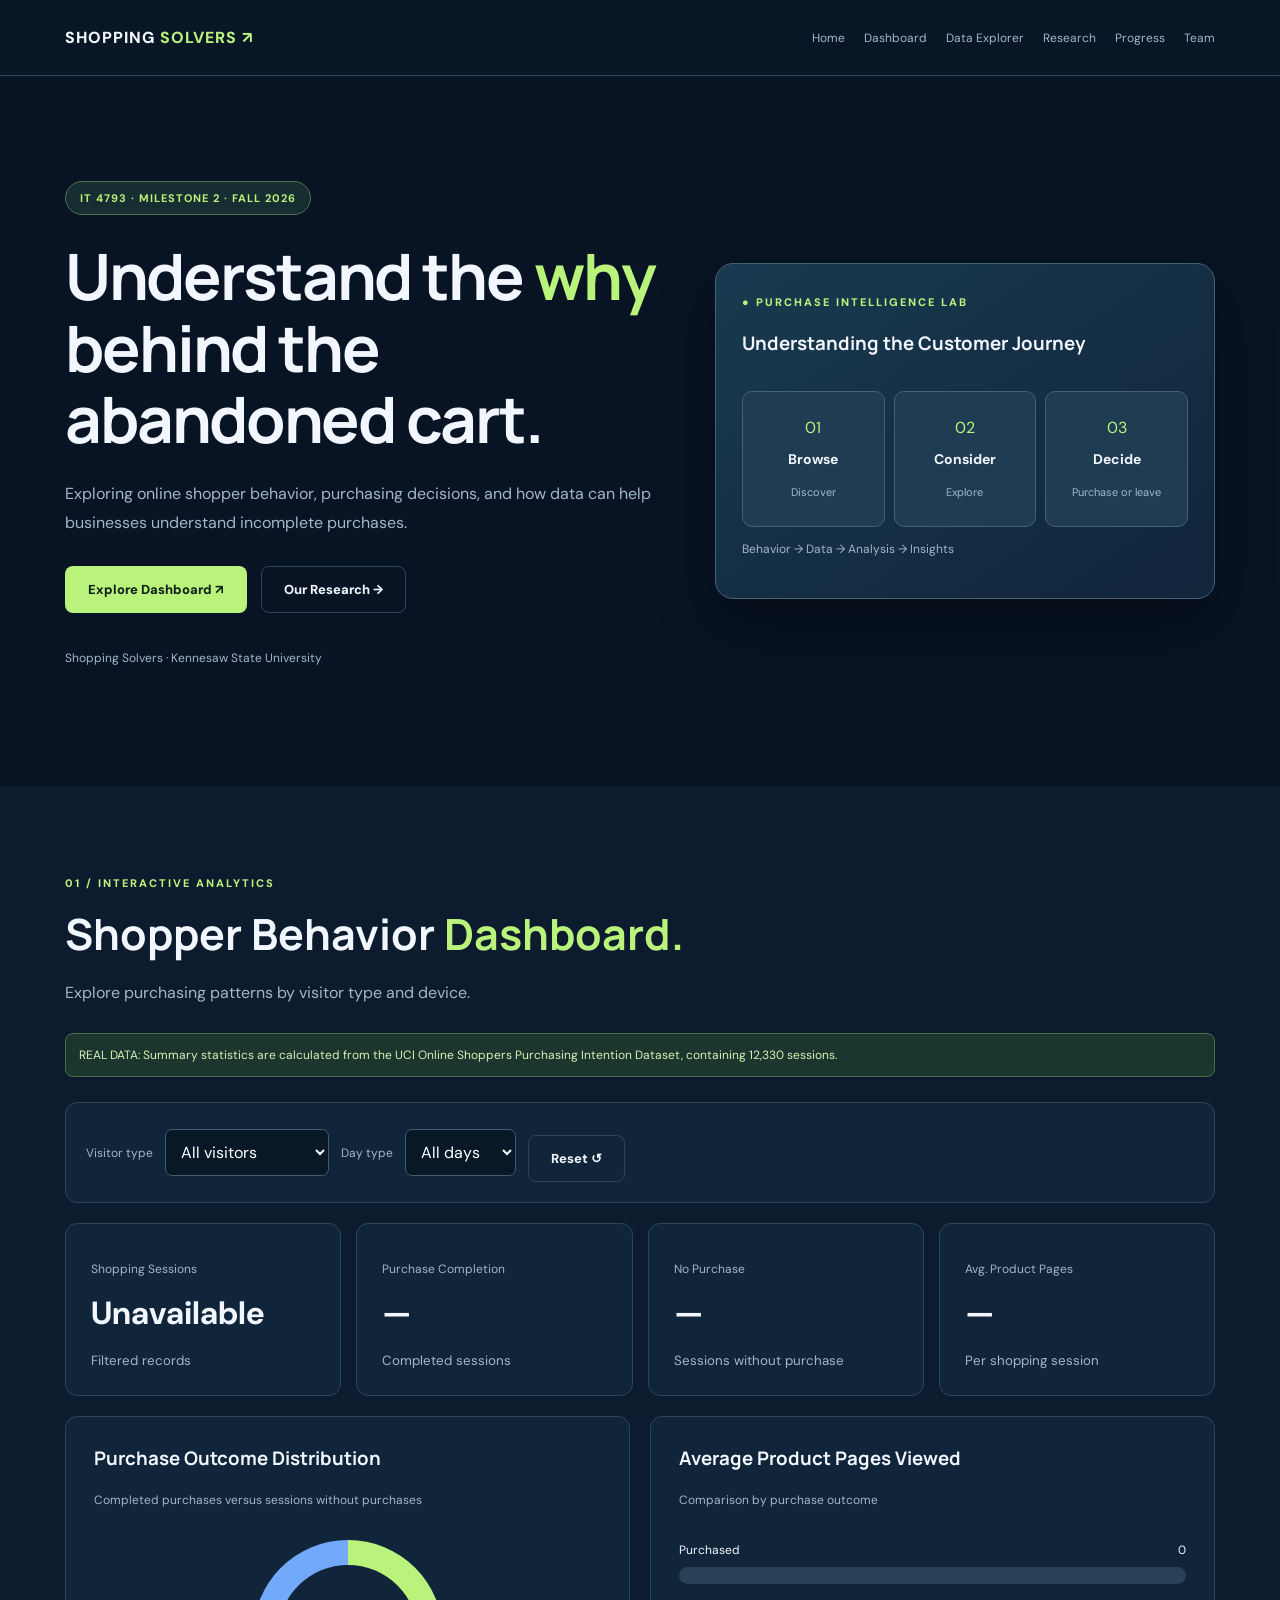
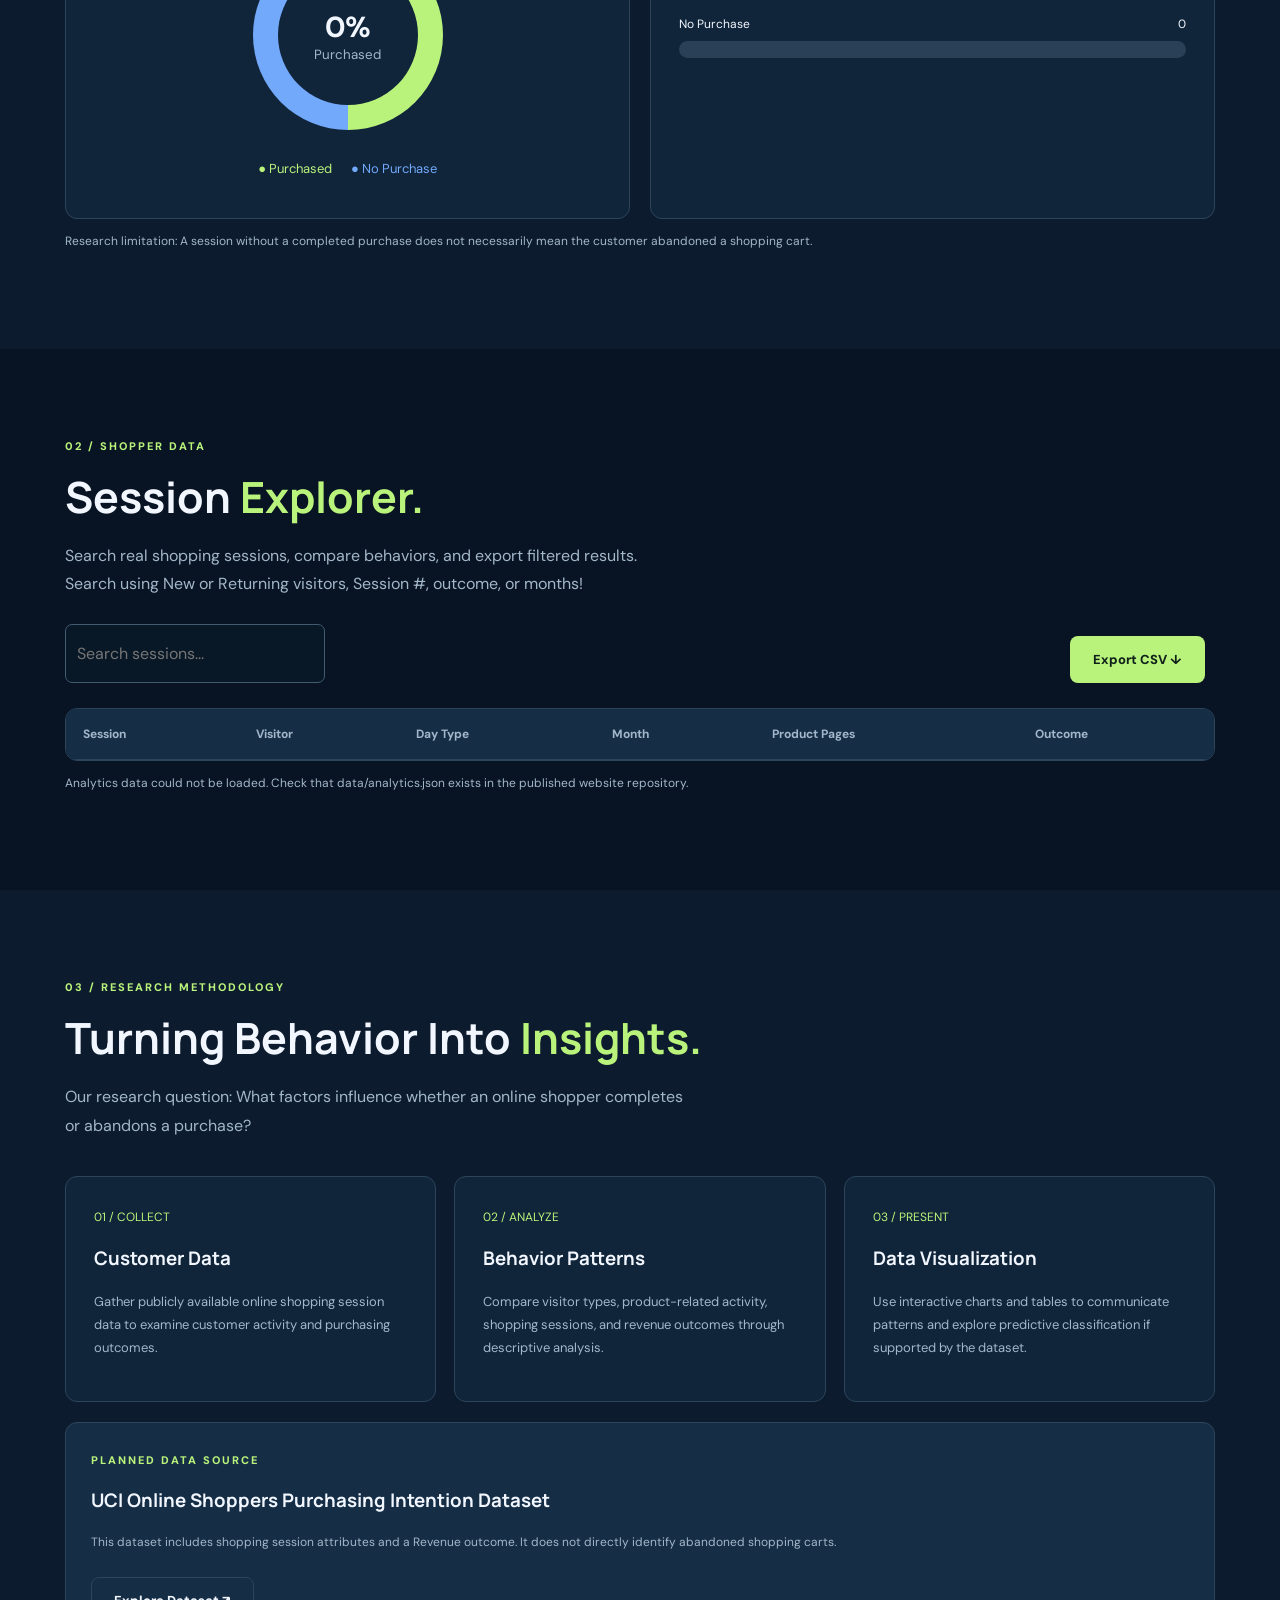
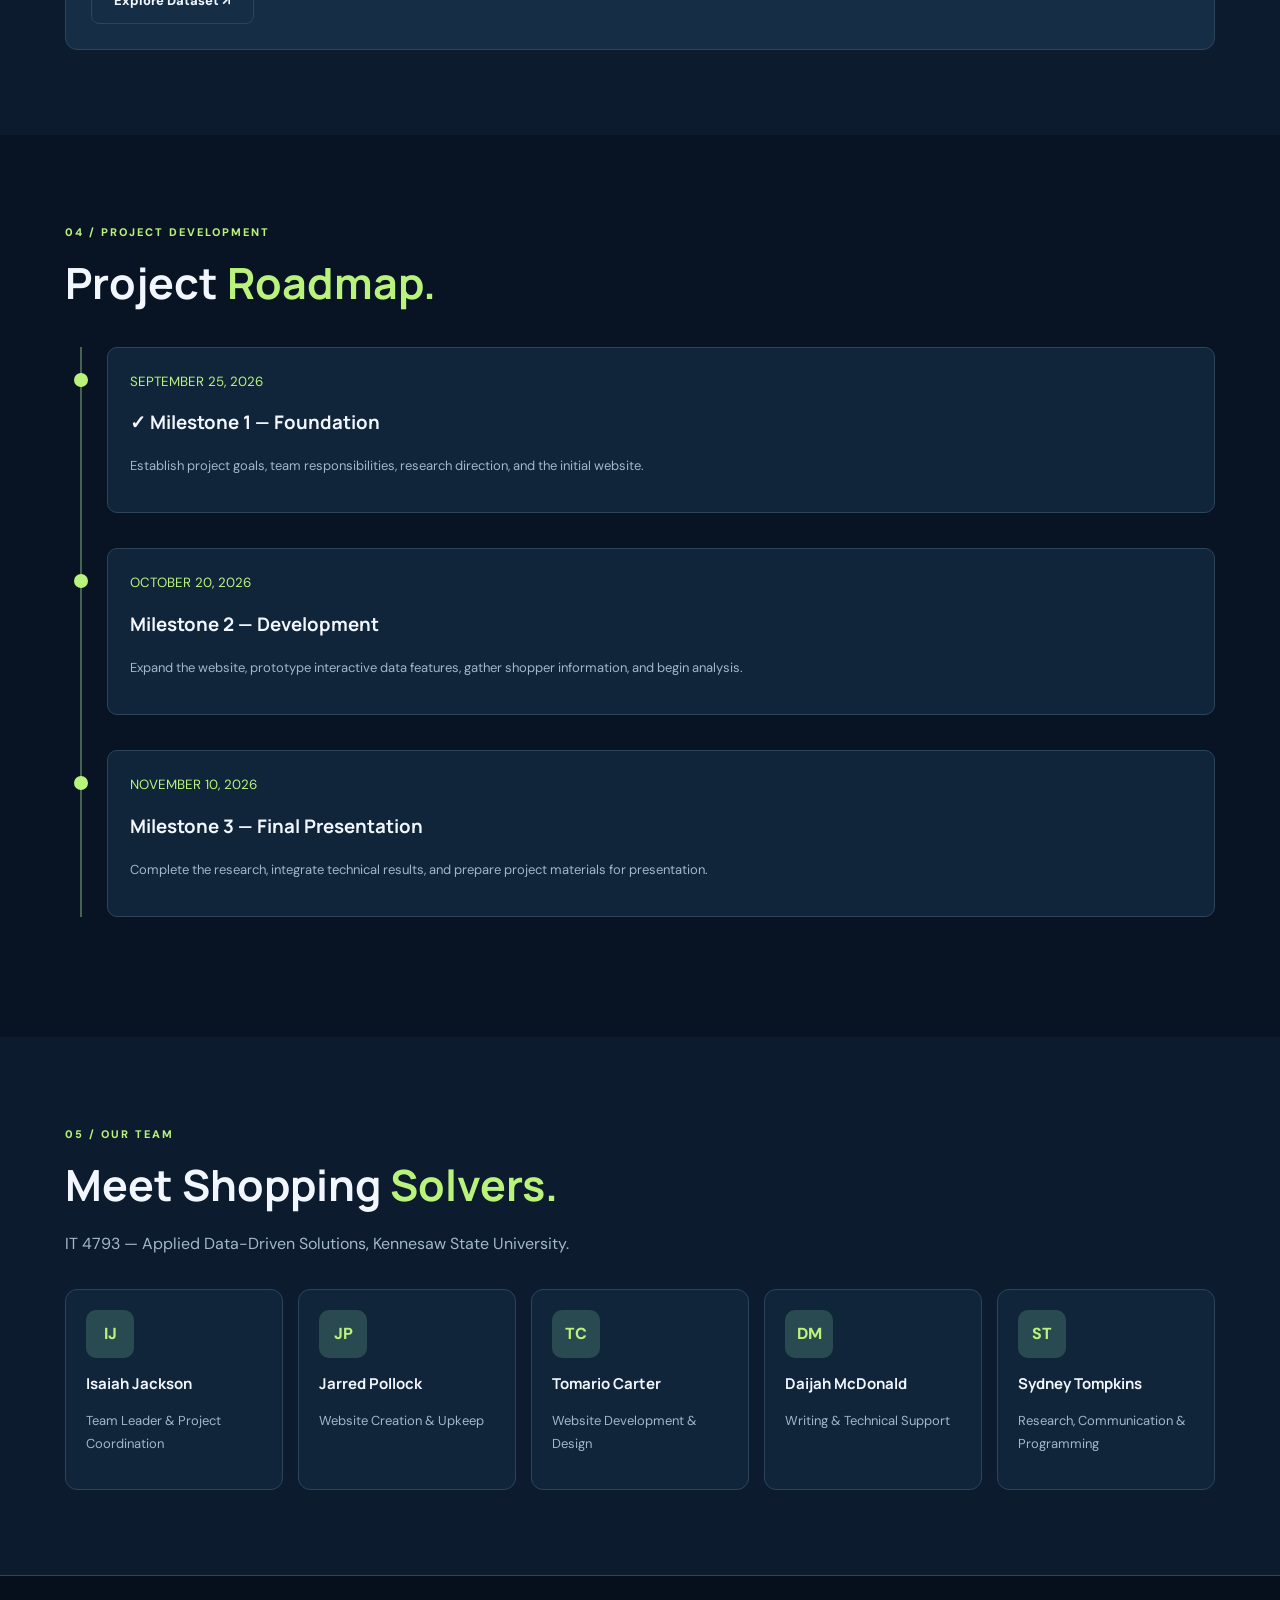
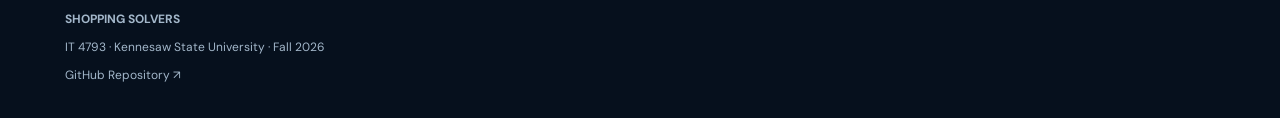
==== index.html @ 4e2fb166 "Add files via upload" ====
<!DOCTYPE html>
<html lang="en">
<head>
  <meta charset="UTF-8">
  <meta name="viewport" content="width=device-width, initial-scale=1.0">
  <meta name="description" content="Shopping Solvers research project exploring online purchasing behavior and incomplete purchases.">
  <title>Shopping Solvers | Purchase Intelligence</title>
  <link rel="stylesheet" href="style.css">
  <script src="script.js" defer></script>
</head>
<body>
  <header class="site-header">
    <div class="container nav">
      <a class="logo" href="#home">SHOPPING <span>SOLVERS ↗</span></a>
      <nav aria-label="Main navigation">
        <a href="#home">Home</a>
        <a href="#dashboard">Dashboard</a>
        <a href="#explorer">Data Explorer</a>
        <a href="#research">Research</a>
        <a href="#progress">Progress</a>
        <a href="#team">Team</a>
      </nav>
    </div>
  </header>

  <main>
    <section class="hero container" id="home">
      <div>
        <span class="tag">IT 4793 · MILESTONE 2 · FALL 2026</span>
        <h1>Understand the <span class="green">why</span> behind the abandoned cart.</h1>
        <p>
          Exploring online shopper behavior, purchasing decisions,
          and how data can help businesses understand incomplete purchases.
        </p>
        <div class="hero-actions">
          <a class="btn" href="#dashboard">Explore Dashboard ↗</a>
          <a class="btn outline" href="#research">Our Research →</a>
        </div>
        <p class="hero-credit">Shopping Solvers · Kennesaw State University</p>
      </div>

      <div class="visual">
        <span class="kicker">● PURCHASE INTELLIGENCE LAB</span>
        <h3>Understanding the Customer Journey</h3>
        <div class="journey">
          <div><span>01</span><strong>Browse</strong><small>Discover</small></div>
          <div><span>02</span><strong>Consider</strong><small>Explore</small></div>
          <div><span>03</span><strong>Decide</strong><small>Purchase or leave</small></div>
        </div>
        <p class="note">Behavior → Data → Analysis → Insights</p>
      </div>
    </section>

    <section class="section alt" id="dashboard">
      <div class="container">
        <span class="kicker">01 / INTERACTIVE ANALYTICS</span>
        <h2>Shopper Behavior <span class="green">Dashboard.</span></h2>
        <p class="subtitle">Explore purchasing patterns by visitor type and device.</p>

        <div class="notice">
           REAL DATA: Summary statistics are calculated from the UCI Online
  Shoppers Purchasing Intention Dataset, containing 12,330 sessions.
        </div>

        <div class="filters">
          <label for="visitor">Visitor type</label>
          <select id="visitor">
            <option value="all">All visitors</option>
            <option value="Returning_Visitor">Returning visitor</option>
            <option value="New_Visitor">New visitor</option>
            <option value="Other">Other</option>
          </select>

          <label for="device">Day type</label>
          <select id="device">
            <option value="all">All days</option>
            <option value="weekend">Weekend</option>
            <option value="weekday">Weekday</option>
          </select>

          <button class="btn outline" id="resetFilters">Reset ↺</button>
        </div>

        <div class="stats">
          <article class="card">
            <p>Shopping Sessions</p>
            <strong id="sessions">0</strong>
            <small>Filtered records</small>
          </article>
          <article class="card">
            <p>Purchase Completion</p>
            <strong id="completed">0%</strong>
            <small>Completed sessions</small>
          </article>
          <article class="card">
            <p>No Purchase</p>
            <strong id="notcompleted">0%</strong>
            <small>Sessions without purchase</small>
          </article>
          <article class="card">
            <p>Avg. Product Pages</p>
            <strong id="pages">0</strong>
            <small>Per shopping session</small>
          </article>
        </div>

        <div class="charts">
          <article class="chart">
            <h3>Purchase Outcome Distribution</h3>
            <p class="note">Completed purchases versus sessions without purchases</p>
            <div class="donut" id="donut">
              <div><strong id="donutText">0%</strong><small>Purchased</small></div>
            </div>
            <p class="legend">
              <span class="green">● Purchased</span>
              <span class="blue">● No Purchase</span>
            </p>
          </article>

          <article class="chart">
            <h3>Average Product Pages Viewed</h3>
            <p class="note">Comparison by purchase outcome</p>
            <div class="bar-row">
              <label>Purchased <span id="yesPages">0</span></label>
              <div class="track"><div class="fill" id="yesBar"></div></div>
            </div>
            <div class="bar-row">
              <label>No Purchase <span id="noPages">0</span></label>
              <div class="track"><div class="fill blue-fill" id="noBar"></div></div>
            </div>
          </article>
        </div>

        <p class="note">
          Research limitation: A session without a completed purchase
          does not necessarily mean the customer abandoned a shopping cart.
        </p>
      </div>
    </section>

    <section class="section" id="explorer">
      <div class="container">
        <span class="kicker">02 / SHOPPER DATA</span>
        <h2>Session <span class="green">Explorer.</span></h2>
        <p class="subtitle">
          Search real shopping sessions, compare behaviors,
          and export filtered results.
          Search using New or Returning visitors, Session #, outcome, or months!
        </p>

        <div class="toolbar">
          <input id="search" type="search" placeholder="Search sessions..." aria-label="Search sessions">
          <button class="btn" id="exportCSV">Export CSV ↓</button>
        </div>

        <div class="tablebox">
          <table>
            <thead>
              <tr>
                <th>Session</th>
                <th>Visitor</th>
                <th>Day Type</th>
                <th>Month</th>
                <th>Product Pages</th>
                <th>Outcome</th>
              </tr>
            </thead>
            <tbody id="rows"></tbody>
          </table>
        </div>
        <p id="rowCount" class="note" aria-live="polite"></p>
        <p class="note">
        </p>
      </div>
    </section>

    <section class="section alt" id="research">
      <div class="container">
        <span class="kicker">03 / RESEARCH METHODOLOGY</span>
        <h2>Turning Behavior Into <span class="green">Insights.</span></h2>
        <p class="subtitle">
          Our research question: What factors influence whether an
          online shopper completes or abandons a purchase?
        </p>

        <div class="grid3">
          <article class="research-card">
            <span>01 / COLLECT</span>
            <h3>Customer Data</h3>
            <p>Gather publicly available online shopping session data to examine customer activity and purchasing outcomes.</p>
          </article>
          <article class="research-card">
            <span>02 / ANALYZE</span>
            <h3>Behavior Patterns</h3>
            <p>Compare visitor types, product-related activity, shopping sessions, and revenue outcomes through descriptive analysis.</p>
          </article>
          <article class="research-card">
            <span>03 / PRESENT</span>
            <h3>Data Visualization</h3>
            <p>Use interactive charts and tables to communicate patterns and explore predictive classification if supported by the dataset.</p>
          </article>
        </div>

        <div class="source">
          <span class="kicker">PLANNED DATA SOURCE</span>
          <h3>UCI Online Shoppers Purchasing Intention Dataset</h3>
          <p class="note">
            This dataset includes shopping session attributes and a Revenue outcome.
            It does not directly identify abandoned shopping carts.
          </p>
          <a class="btn outline" target="_blank" rel="noopener noreferrer"
             href="https://archive.ics.uci.edu/dataset/468/online+shoppers+purchasing+intention+dataset">
            Explore Dataset ↗
          </a>
        </div>
      </div>
    </section>

    <section class="section" id="progress">
      <div class="container">
        <span class="kicker">04 / PROJECT DEVELOPMENT</span>
        <h2>Project <span class="green">Roadmap.</span></h2>
        <div class="timeline">
          <article>
            <small>SEPTEMBER 25, 2026</small>
            <h3>✓ Milestone 1 — Foundation</h3>
            <p>Establish project goals, team responsibilities, research direction, and the initial website.</p>
          </article>
          <article>
            <small>OCTOBER 20, 2026</small>
            <h3>Milestone 2 — Development</h3>
            <p>Expand the website, prototype interactive data features, gather shopper information, and begin analysis.</p>
          </article>
          <article>
            <small>NOVEMBER 10, 2026</small>
            <h3>Milestone 3 — Final Presentation</h3>
            <p>Complete the research, integrate technical results, and prepare project materials for presentation.</p>
          </article>
        </div>
      </div>
    </section>

    <section class="section alt" id="team">
      <div class="container">
        <span class="kicker">05 / OUR TEAM</span>
        <h2>Meet Shopping <span class="green">Solvers.</span></h2>
        <p class="subtitle">IT 4793 — Applied Data-Driven Solutions, Kennesaw State University.</p>
        <div class="team">
          <article class="member"><div class="avatar">IJ</div><h3>Isaiah Jackson</h3><p>Team Leader & Project Coordination</p></article>
          <article class="member"><div class="avatar">JP</div><h3>Jarred Pollock</h3><p>Website Creation & Upkeep</p></article>
          <article class="member"><div class="avatar">TC</div><h3>Tomario Carter</h3><p>Website Development & Design</p></article>
          <article class="member"><div class="avatar">DM</div><h3>Daijah McDonald</h3><p>Writing & Technical Support</p></article>
          <article class="member"><div class="avatar">ST</div><h3>Sydney Tompkins</h3><p>Research, Communication & Programming</p></article>
        </div>
      </div>
    </section>
  </main>

  <footer>
    <div class="container">
      <strong>SHOPPING SOLVERS</strong>
      <p>IT 4793 · Kennesaw State University · Fall 2026</p>
      <a href="https://github.com/OnlyMario/online_purchase_abandonment"
         target="_blank" rel="noopener noreferrer">GitHub Repository ↗</a>
    </div>
  </footer>
</body>
</html>
---- style.css ----
@import url('https://fonts.googleapis.com/css2?family=DM+Sans:wght@400;500;600;700&family=Manrope:wght@400;600;700;800&display=swap');

:root {
  --bg: #081423;
  --panel: #10243a;
  --panel2: #152d45;
  --line: #2c455b;
  --white: #f2f7ff;
  --muted: #a3b7ca;
  --green: #baf37b;
  --blue: #72a9fa;
}

* { box-sizing: border-box; }

html { scroll-behavior: smooth; }

body {
  margin: 0;
  background: var(--bg);
  color: var(--white);
  font-family: 'DM Sans', sans-serif;
}

h1, h2, h3 { font-family: Manrope, sans-serif; }
a { color: inherit; text-decoration: none; }
button, input, select { font: inherit; }
button { cursor: pointer; }
.container { width: min(1150px, 92%); margin: auto; }
.green { color: var(--green); }
.blue { color: var(--blue); }

.site-header {
  position: sticky;
  top: 0;
  z-index: 10;
  background: #091727ee;
  backdrop-filter: blur(12px);
  border-bottom: 1px solid var(--line);
}

.nav {
  min-height: 75px;
  display: flex;
  align-items: center;
  justify-content: space-between;
  gap: 20px;
}

.logo {
  font-weight: 800;
  letter-spacing: 1px;
}

.logo span { color: var(--green); }

nav { display: flex; gap: 19px; flex-wrap: wrap; }
nav a { font-size: 12px; color: var(--muted); }
nav a:hover { color: var(--green); }

.hero {
  padding: 105px 0;
  display: grid;
  grid-template-columns: 1.2fr 1fr;
  gap: 50px;
  align-items: center;
}

.tag {
  display: inline-block;
  color: var(--green);
  border: 1px solid #52704c;
  background: #162d32;
  border-radius: 30px;
  padding: 9px 14px;
  font-size: 11px;
  font-weight: 700;
  letter-spacing: 1px;
}

h1 {
  font-size: clamp(40px, 5vw, 68px);
  line-height: 1.12;
  letter-spacing: -2px;
  margin: 25px 0;
}

.hero p, .subtitle {
  color: var(--muted);
  line-height: 1.8;
  max-width: 620px;
}

.hero-credit { font-size: 12px; margin-top: 35px; }

.btn {
  display: inline-block;
  background: var(--green);
  color: #10211b;
  padding: 14px 22px;
  border: 1px solid transparent;
  border-radius: 8px;
  font-weight: 800;
  font-size: 13px;
  margin: 12px 10px 0 0;
  transition: transform .2s, filter .2s;
}

.btn:hover {
  filter: brightness(1.12);
  transform: translateY(-2px);
}

.btn.outline {
  background: transparent;
  color: var(--white);
  border-color: var(--line);
}

.visual {
  padding: 26px;
  border-radius: 18px;
  background: linear-gradient(145deg, #193a50, #10243a);
  border: 1px solid #456174;
  box-shadow: 0 25px 60px #0005;
}

.journey {
  display: grid;
  grid-template-columns: repeat(3, 1fr);
  gap: 9px;
  margin-top: 35px;
}

.journey div {
  padding: 25px 10px;
  background: #203c53;
  border: 1px solid #466077;
  border-radius: 10px;
  text-align: center;
}

.journey strong { display: block; margin: 12px 0; font-size: 14px; }
.journey span { color: var(--green); }
.journey small { color: var(--muted); font-size: 11px; }

.section {
  padding: 85px 0;
  scroll-margin-top: 80px;
}

.alt { background: #0c1b2d; }

.kicker {
  color: var(--green);
  font-size: 11px;
  letter-spacing: 2px;
  font-weight: 800;
}

h2 {
  font-size: clamp(28px, 4vw, 43px);
  margin: 12px 0;
}

.notice {
  color: #d5f3b5;
  background: #1b352f;
  border: 1px solid #496e4d;
  padding: 13px;
  border-radius: 8px;
  font-size: 12px;
  margin: 25px 0;
}

.filters {
  display: flex;
  gap: 12px;
  flex-wrap: wrap;
  align-items: center;
  padding: 20px;
  background: var(--panel);
  border: 1px solid var(--line);
  border-radius: 12px;
  margin: 20px 0;
}

.filters label { font-size: 12px; color: var(--muted); }

select, input {
  padding: 11px;
  background: #091827;
  color: white;
  border: 1px solid #405b72;
  border-radius: 7px;
}

.stats {
  display: grid;
  grid-template-columns: repeat(4, 1fr);
  gap: 15px;
  margin: 20px 0;
}

.card, .chart, .research-card, .member {
  background: var(--panel);
  border: 1px solid var(--line);
  border-radius: 12px;
}

.card { padding: 25px; }
.card p { color: var(--muted); font-size: 12px; }
.card strong { display: block; font-size: 32px; margin: 15px 0; }
.card small { color: var(--muted); }

.charts {
  display: grid;
  grid-template-columns: 1fr 1fr;
  gap: 20px;
  margin-top: 20px;
}

.chart { padding: 28px; }
.chart h3 { margin-top: 0; }

.donut {
  width: 190px;
  height: 190px;
  border-radius: 50%;
  margin: 30px auto;
  display: grid;
  place-items: center;
  background: conic-gradient(var(--green) 0 50%, var(--blue) 50% 100%);
}

.donut div {
  background: var(--panel);
  width: 140px;
  height: 140px;
  border-radius: 50%;
  display: flex;
  flex-direction: column;
  align-items: center;
  justify-content: center;
}

.donut strong { font-size: 29px; }
.donut small { color: var(--muted); }
.legend { text-align: center; font-size: 13px; }
.legend span { margin: 0 8px; }

.bar-row { margin: 32px 0; }

.bar-row label {
  display: flex;
  justify-content: space-between;
  font-size: 12px;
  margin-bottom: 9px;
}

.track {
  height: 17px;
  background: #294057;
  border-radius: 20px;
  overflow: hidden;
}

.fill {
  height: 100%;
  width: 0;
  background: var(--green);
  border-radius: 20px;
  transition: width .4s ease;
}

.blue-fill { background: var(--blue); }

.note {
  font-size: 12px;
  color: var(--muted);
  line-height: 1.7;
}

.toolbar {
  display: flex;
  justify-content: space-between;
  gap: 15px;
  flex-wrap: wrap;
  margin: 25px 0;
}

.toolbar input { min-width: 260px; }

.tablebox {
  overflow-x: auto;
  border: 1px solid var(--line);
  border-radius: 12px;
}

table {
  width: 100%;
  border-collapse: collapse;
  min-width: 650px;
}

th, td {
  padding: 17px;
  text-align: left;
  border-bottom: 1px solid var(--line);
  font-size: 12px;
}

th { background: var(--panel2); color: var(--muted); }
td { color: #d8e6f1; }
.yes { color: var(--green); }
.no { color: #94c4ff; }

.grid3 {
  display: grid;
  grid-template-columns: repeat(3, 1fr);
  gap: 18px;
  margin-top: 35px;
}

.research-card { padding: 28px; }
.research-card span { color: var(--green); font-size: 12px; }

.research-card p, .member p, .timeline p {
  color: var(--muted);
  font-size: 13px;
  line-height: 1.8;
}

.source {
  background: var(--panel2);
  border: 1px solid var(--line);
  padding: 25px;
  border-radius: 12px;
  margin-top: 20px;
}

.timeline {
  border-left: 2px solid #46634f;
  margin: 35px 0 0 15px;
}

.timeline article {
  position: relative;
  margin: 0 0 35px 25px;
  background: var(--panel);
  border: 1px solid var(--line);
  padding: 22px;
  border-radius: 10px;
}

.timeline article::before {
  content: "";
  position: absolute;
  left: -34px;
  top: 25px;
  width: 14px;
  height: 14px;
  border-radius: 50%;
  background: var(--green);
}

.timeline small { color: var(--green); }

.team {
  display: grid;
  grid-template-columns: repeat(5, 1fr);
  gap: 15px;
  margin-top: 30px;
}

.member { padding: 20px; }

.avatar {
  background: #2a4a51;
  color: var(--green);
  width: 48px;
  height: 48px;
  border-radius: 10px;
  display: grid;
  place-items: center;
  font-weight: 800;
}

.member h3 { font-size: 15px; }

footer {
  padding: 35px 0;
  background: #06101d;
  border-top: 1px solid var(--line);
  color: var(--muted);
  font-size: 12px;
}

footer a:hover { color: var(--green); }

@media (max-width: 850px) {
  .hero, .charts { grid-template-columns: 1fr; }
  .stats { grid-template-columns: repeat(2, 1fr); }
  .grid3 { grid-template-columns: 1fr; }
  .team { grid-template-columns: repeat(2, 1fr); }
  .nav { flex-direction: column; padding: 20px 0; }
  nav { justify-content: center; }
}

@media (max-width: 450px) {
  .stats { gap: 9px; }
  .card { padding: 14px; }
  .card strong { font-size: 24px; }
  .journey div { padding: 15px 5px; }
  .journey strong { font-size: 11px; }
  .team { grid-template-columns: 1fr; }
  .toolbar input { min-width: 0; width: 100%; }
}

.session-filters {
  display: flex;
  flex-wrap: wrap;
  align-items: center;
  gap: 10px;
  margin: 16px 0;
}

.session-filters label {
  font-weight: 600;
}

.session-filters select {
  padding: 8px 10px;
  border: 1px solid #ccc;
  border-radius: 6px;
  background: white;
  color: #222;
}
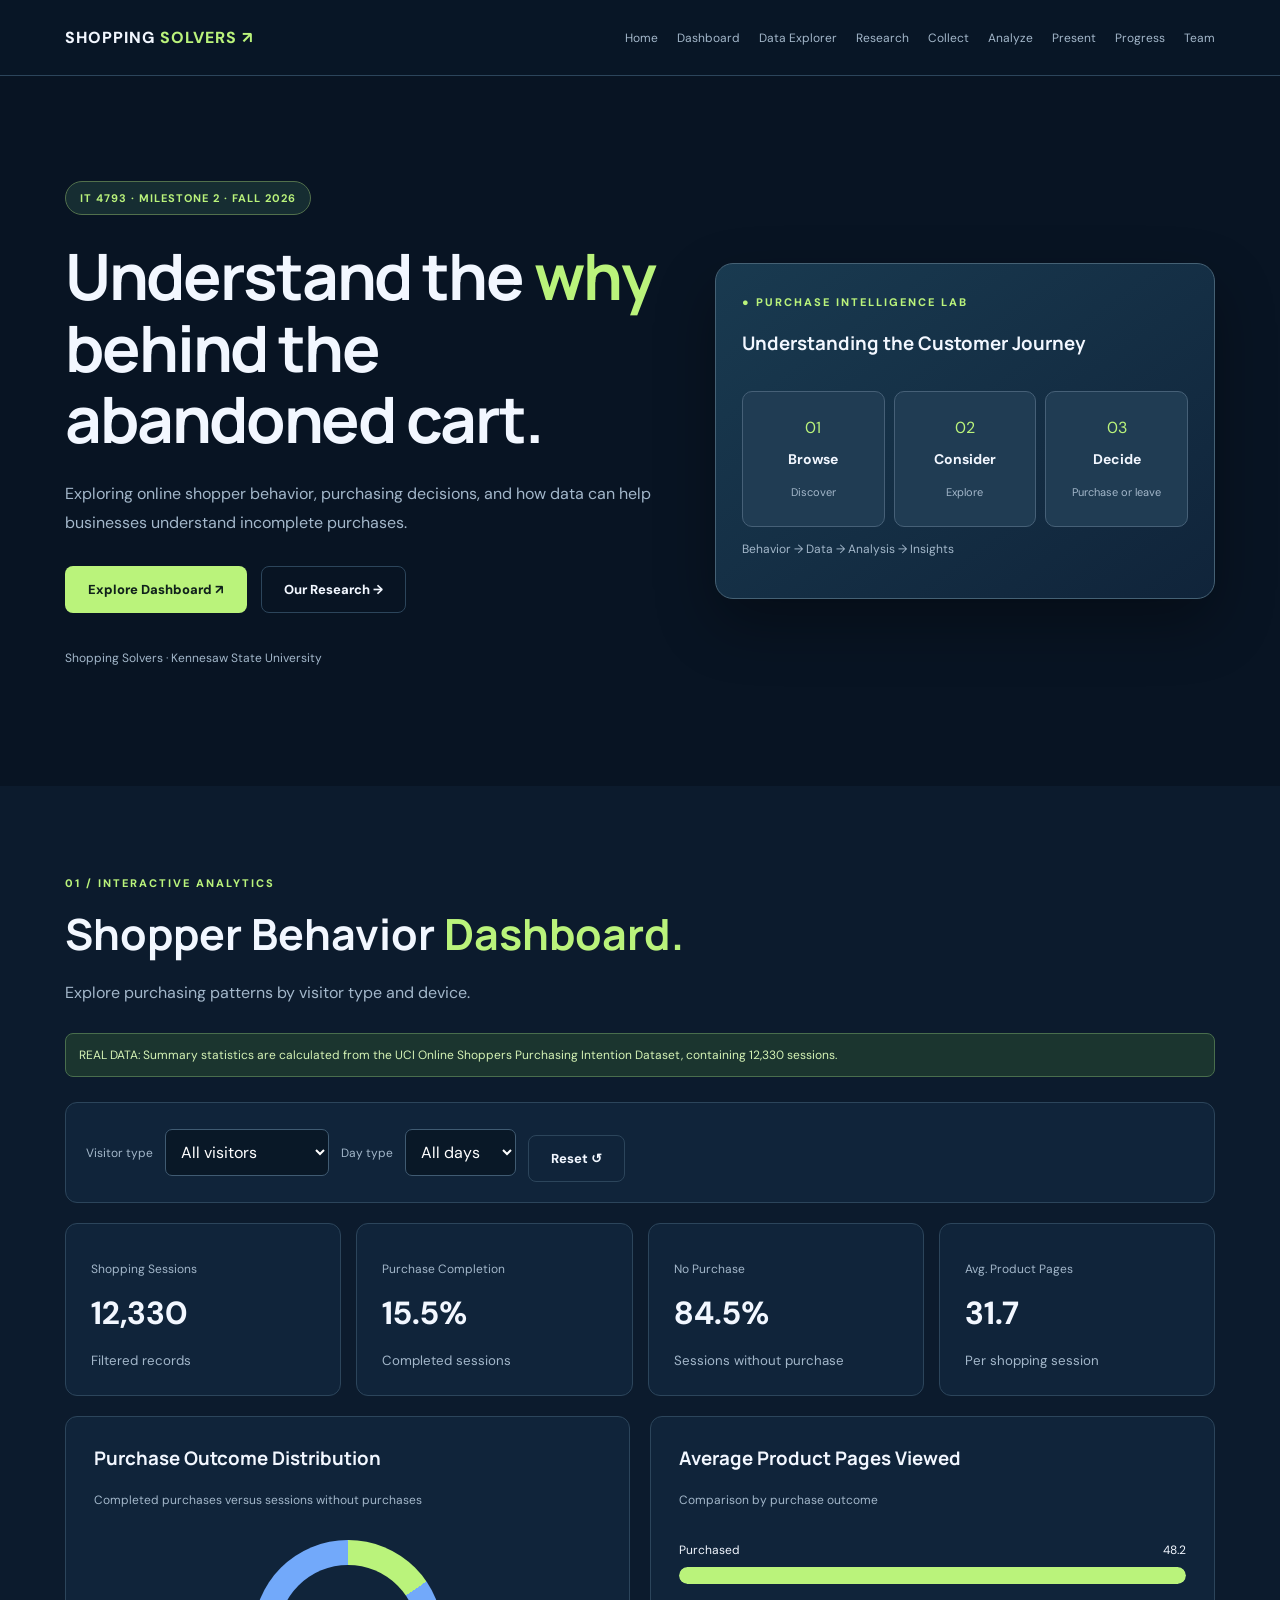
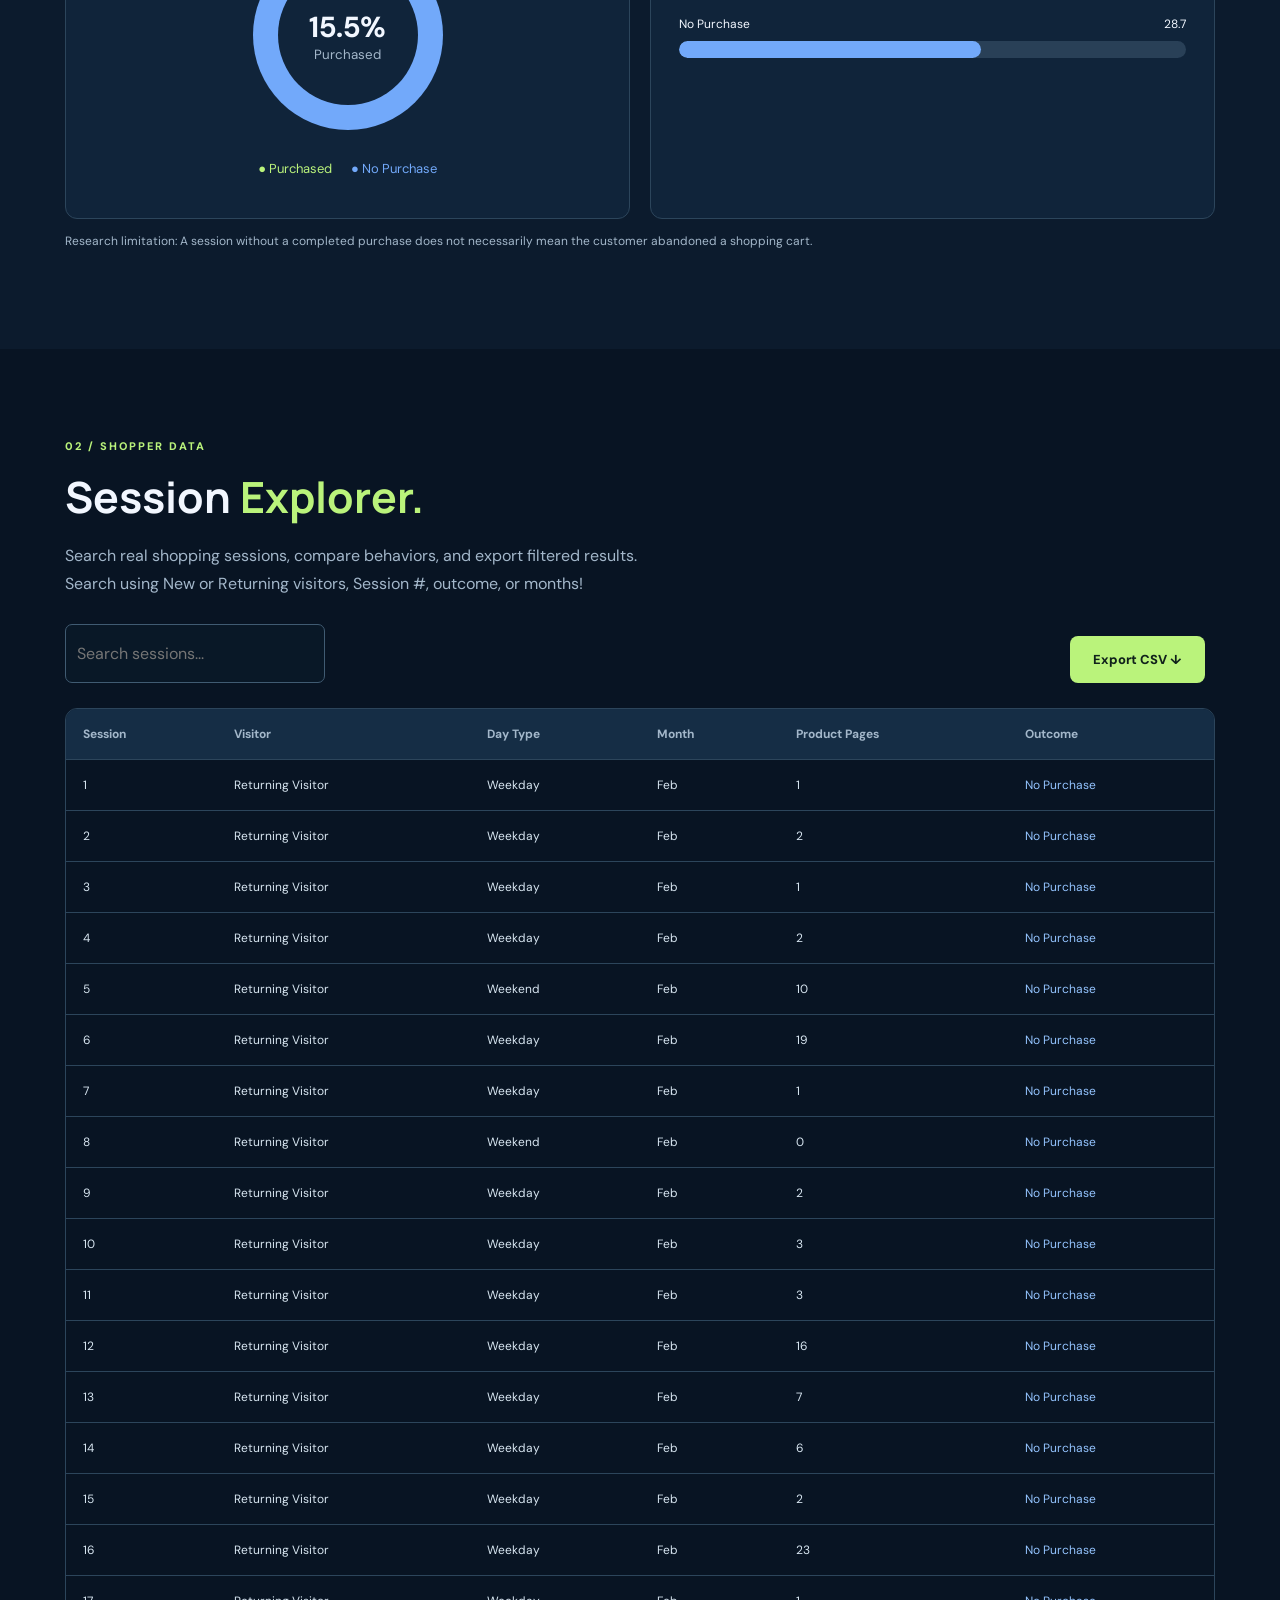
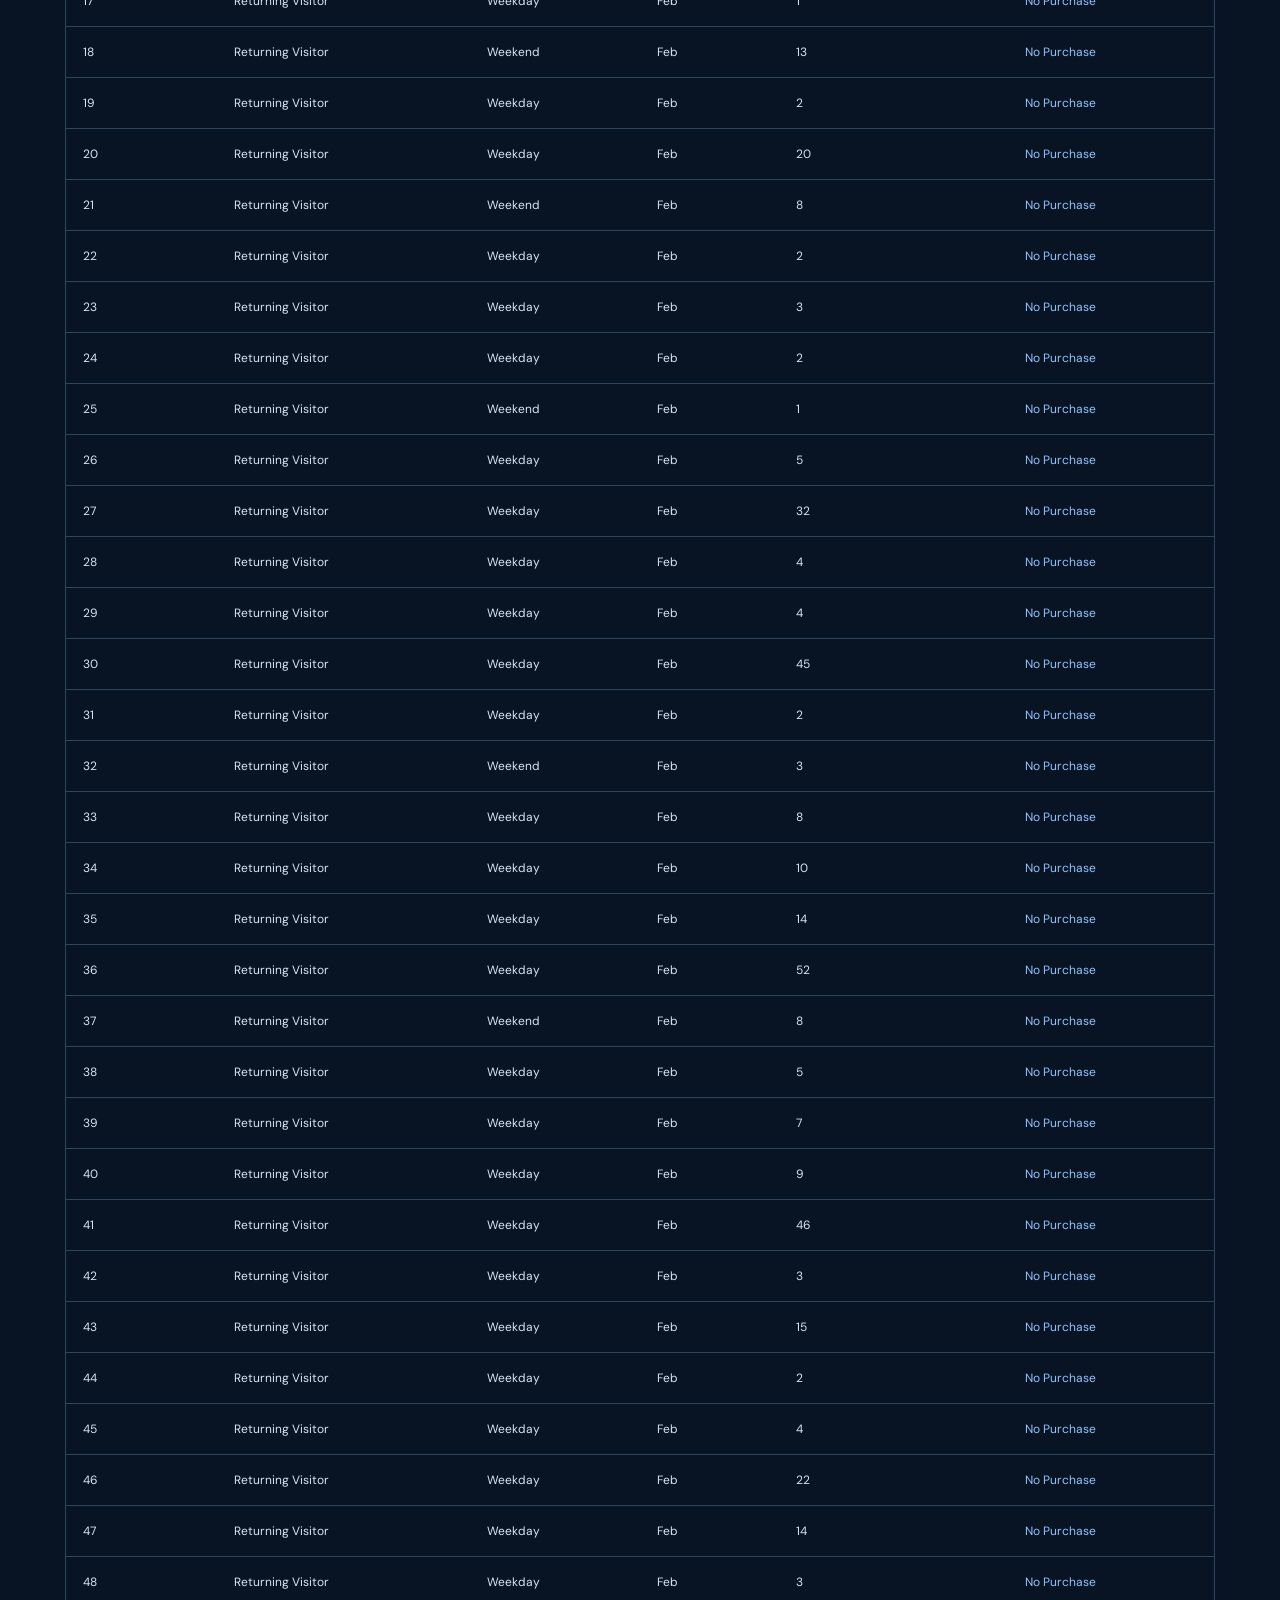
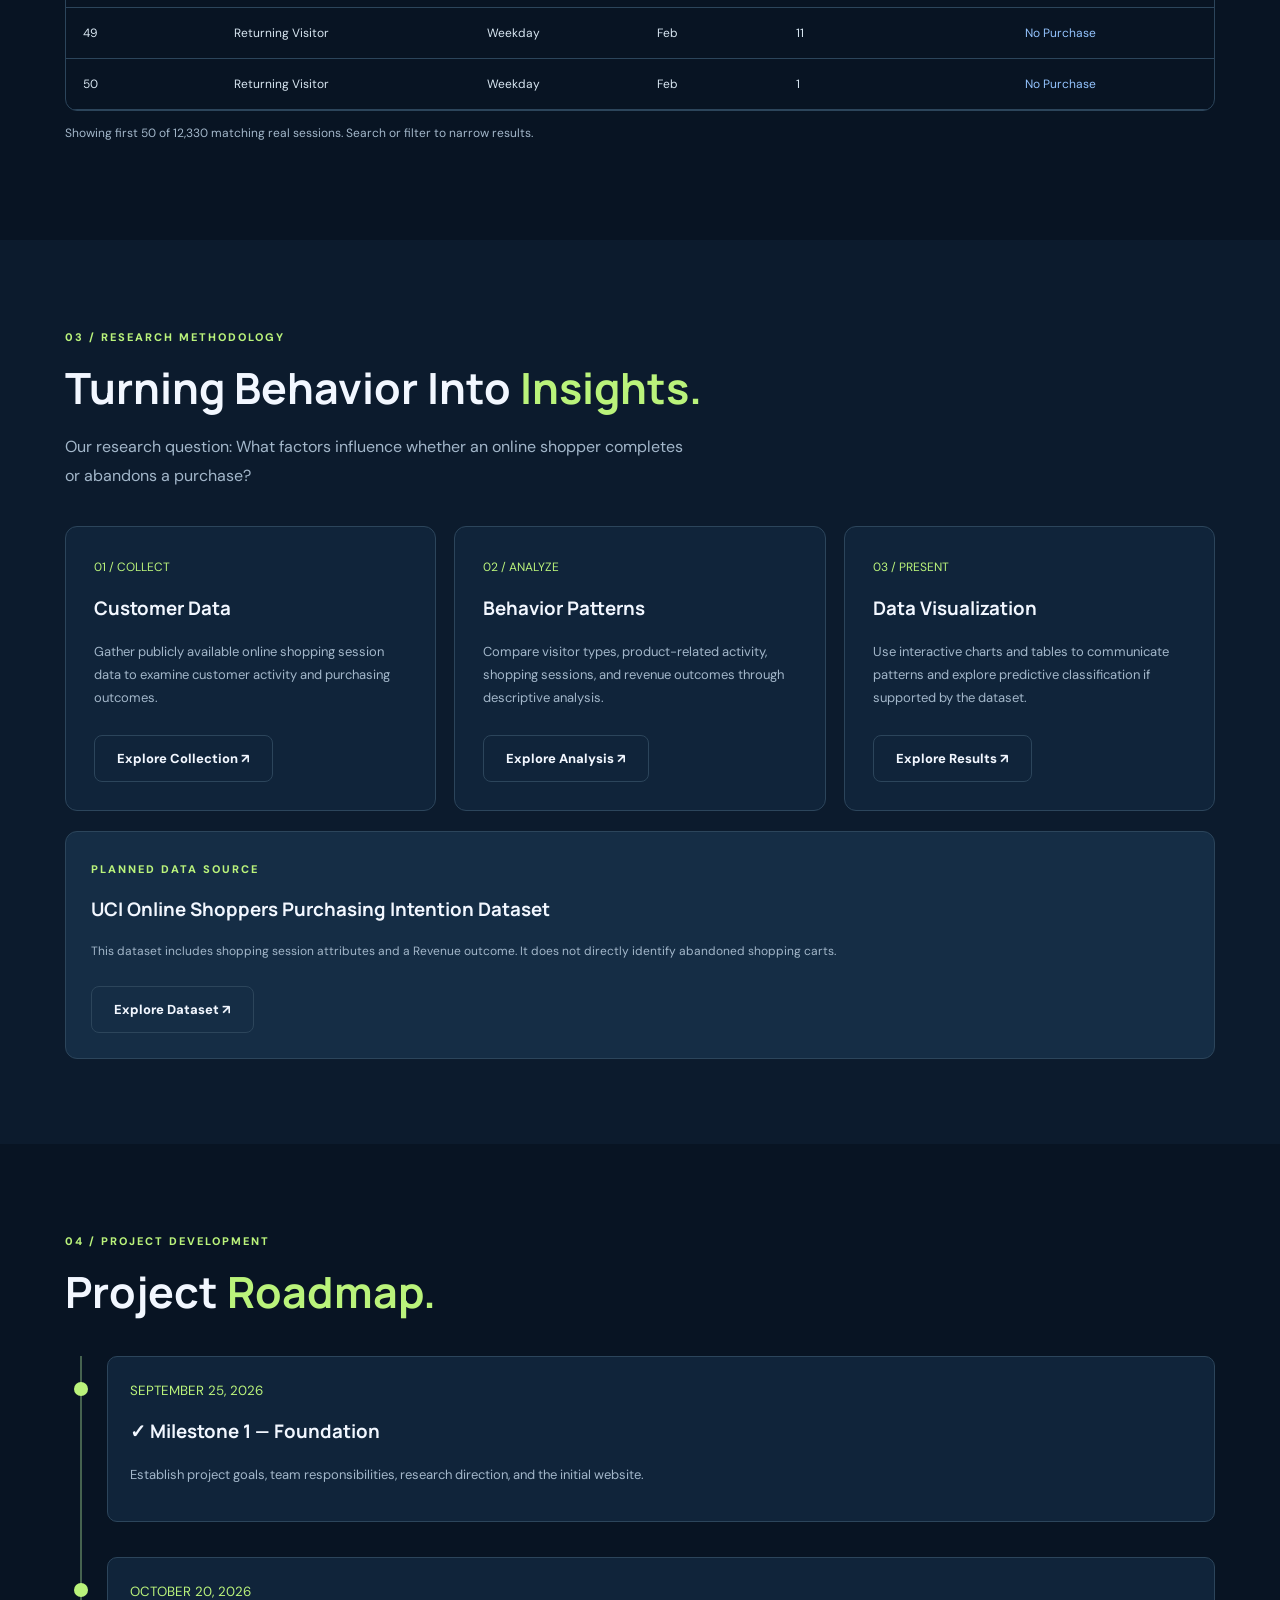
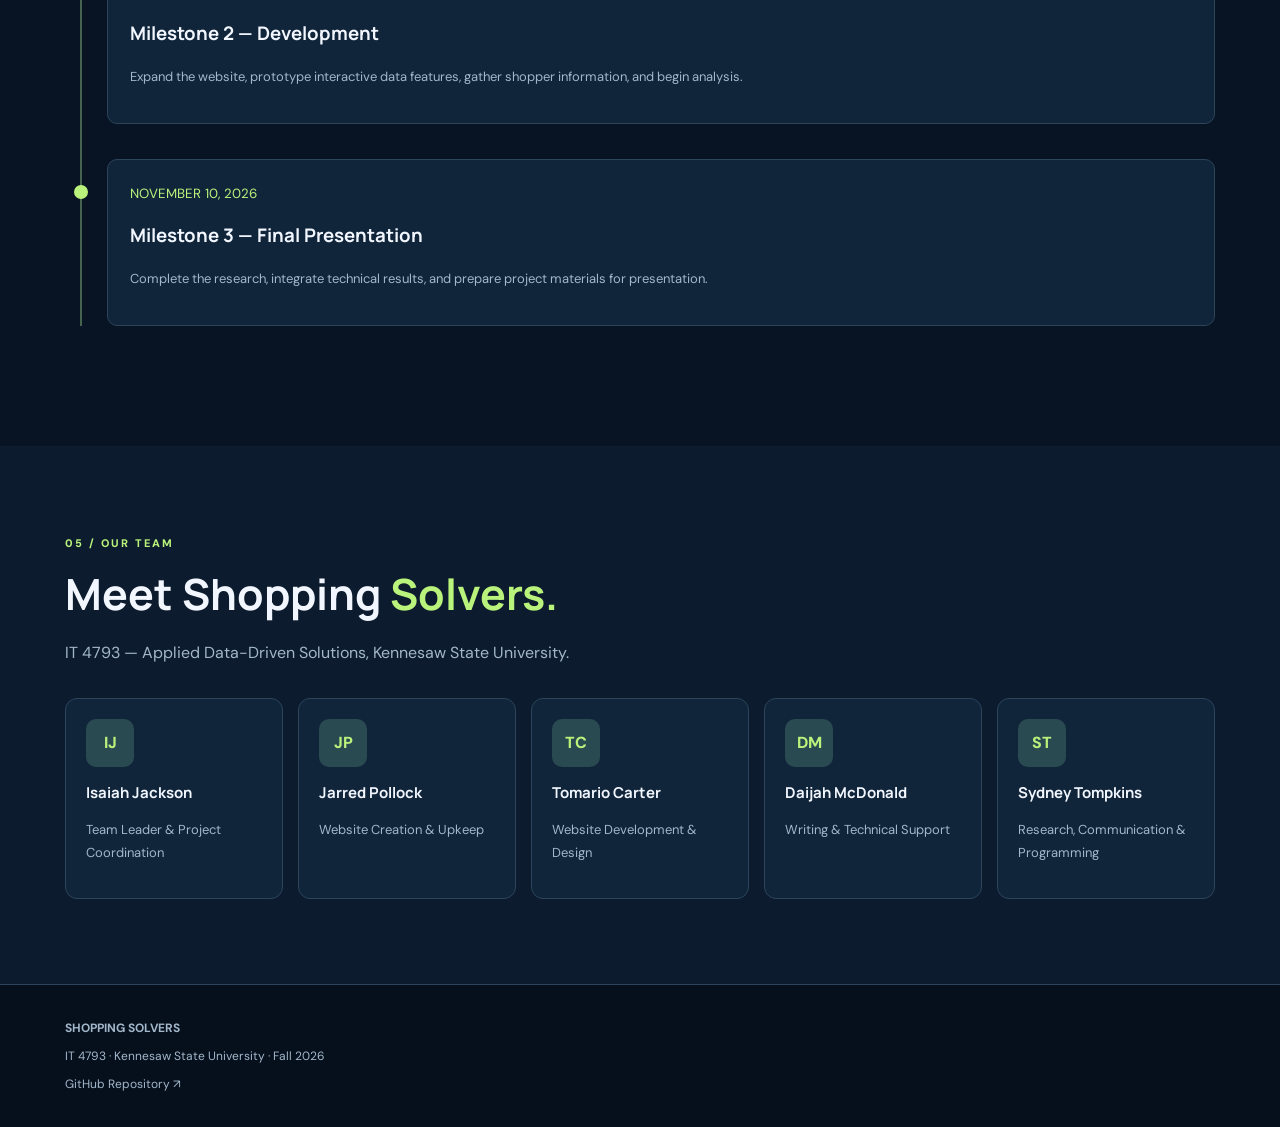
==== commit 69c06850: "Link Collect Analyze Present pages from homepage" ====
--- a/index.html
+++ b/index.html
@@ -17,7 +17,7 @@
         <a href="#home">Home</a>
         <a href="#dashboard">Dashboard</a>
         <a href="#explorer">Data Explorer</a>
-        <a href="#research">Research</a>
+        <a href="#research">Research</a><a href="collect.html">Collect</a><a href="analyze.html">Analyze</a><a href="present.html">Present</a>
         <a href="#progress">Progress</a>
         <a href="#team">Team</a>
       </nav>
@@ -185,21 +185,9 @@
         </p>
 
         <div class="grid3">
-          <article class="research-card">
-            <span>01 / COLLECT</span>
-            <h3>Customer Data</h3>
-            <p>Gather publicly available online shopping session data to examine customer activity and purchasing outcomes.</p>
-          </article>
-          <article class="research-card">
-            <span>02 / ANALYZE</span>
-            <h3>Behavior Patterns</h3>
-            <p>Compare visitor types, product-related activity, shopping sessions, and revenue outcomes through descriptive analysis.</p>
-          </article>
-          <article class="research-card">
-            <span>03 / PRESENT</span>
-            <h3>Data Visualization</h3>
-            <p>Use interactive charts and tables to communicate patterns and explore predictive classification if supported by the dataset.</p>
-          </article>
+          <article class="research-card"><span>01 / COLLECT</span><h3>Customer Data</h3><p>Gather publicly available online shopping session data to examine customer activity and purchasing outcomes.</p><a class="btn outline" href="collect.html">Explore Collection ↗</a></article>
+          <article class="research-card"><span>02 / ANALYZE</span><h3>Behavior Patterns</h3><p>Compare visitor types, product-related activity, shopping sessions, and revenue outcomes through descriptive analysis.</p><a class="btn outline" href="analyze.html">Explore Analysis ↗</a></article>
+          <article class="research-card"><span>03 / PRESENT</span><h3>Data Visualization</h3><p>Use interactive charts and tables to communicate patterns and explore predictive classification if supported by the dataset.</p><a class="btn outline" href="present.html">Explore Results ↗</a></article>
         </div>
 
         <div class="source">
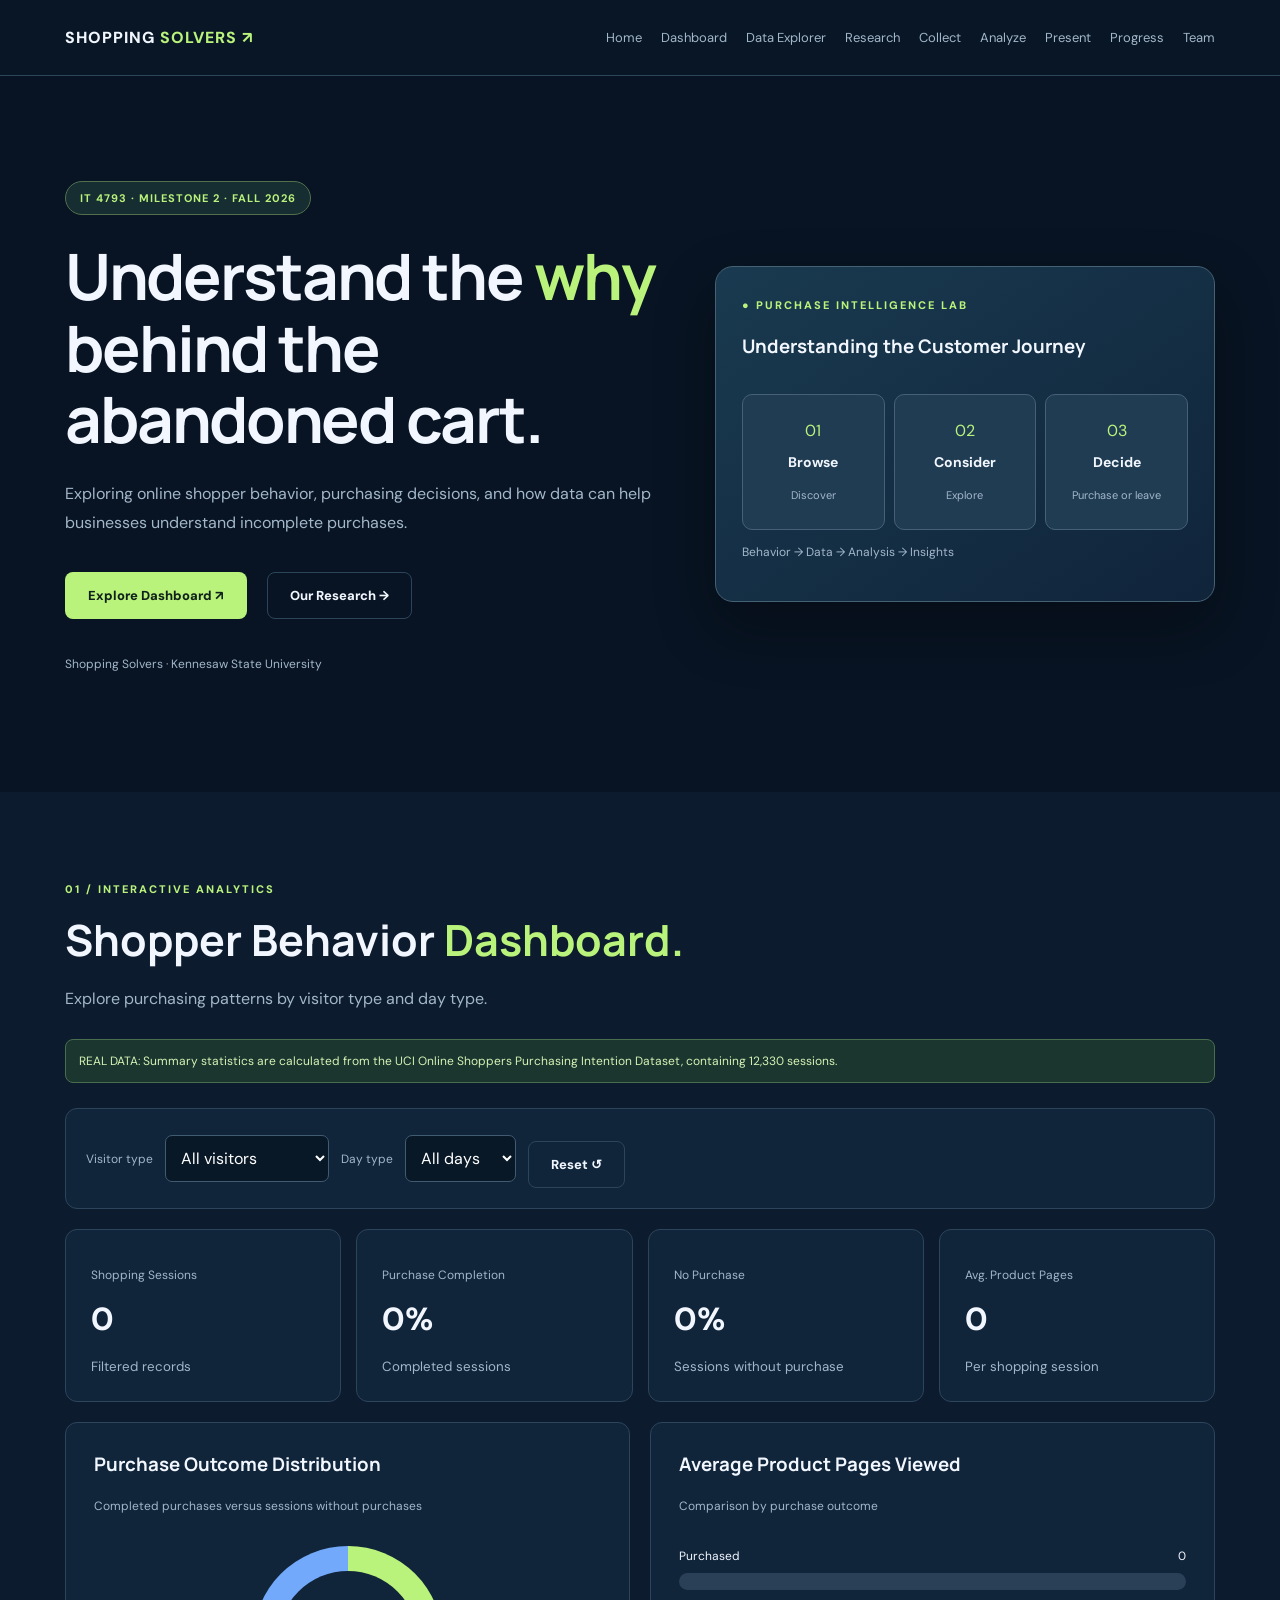
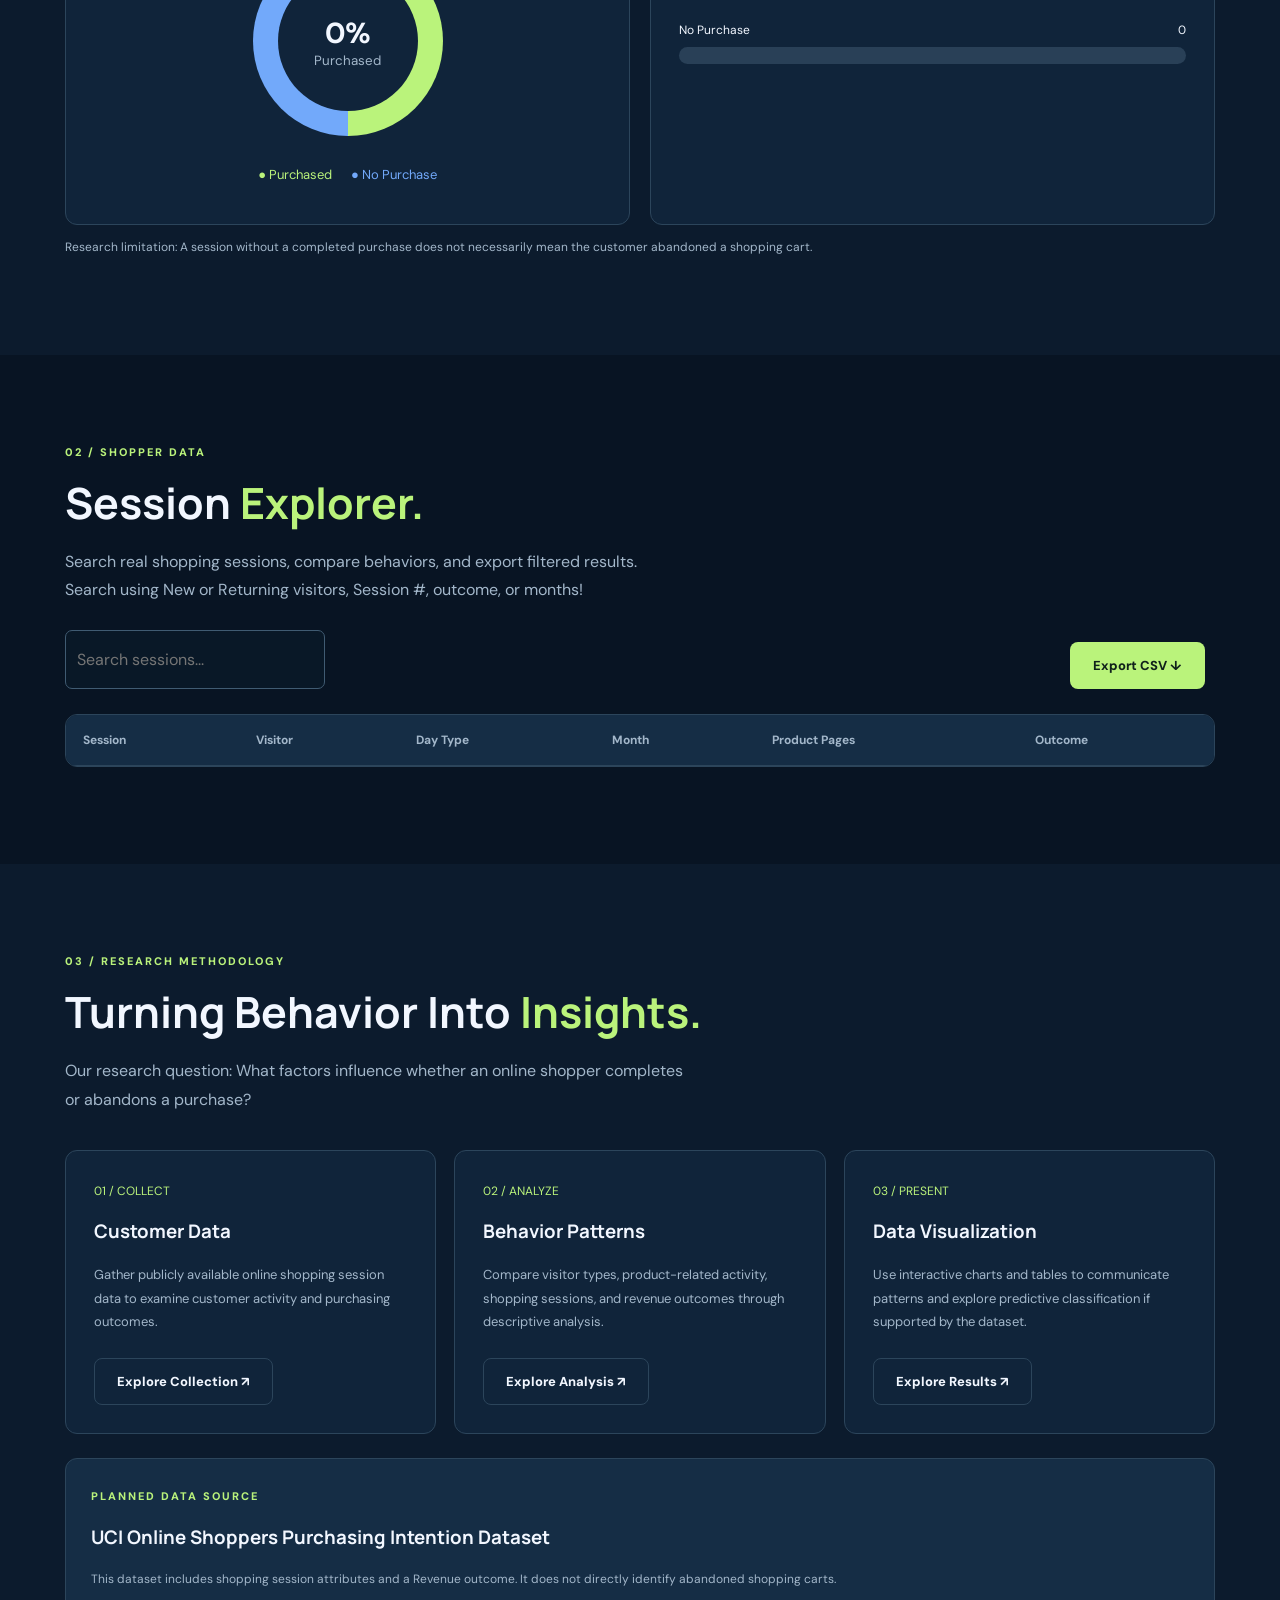
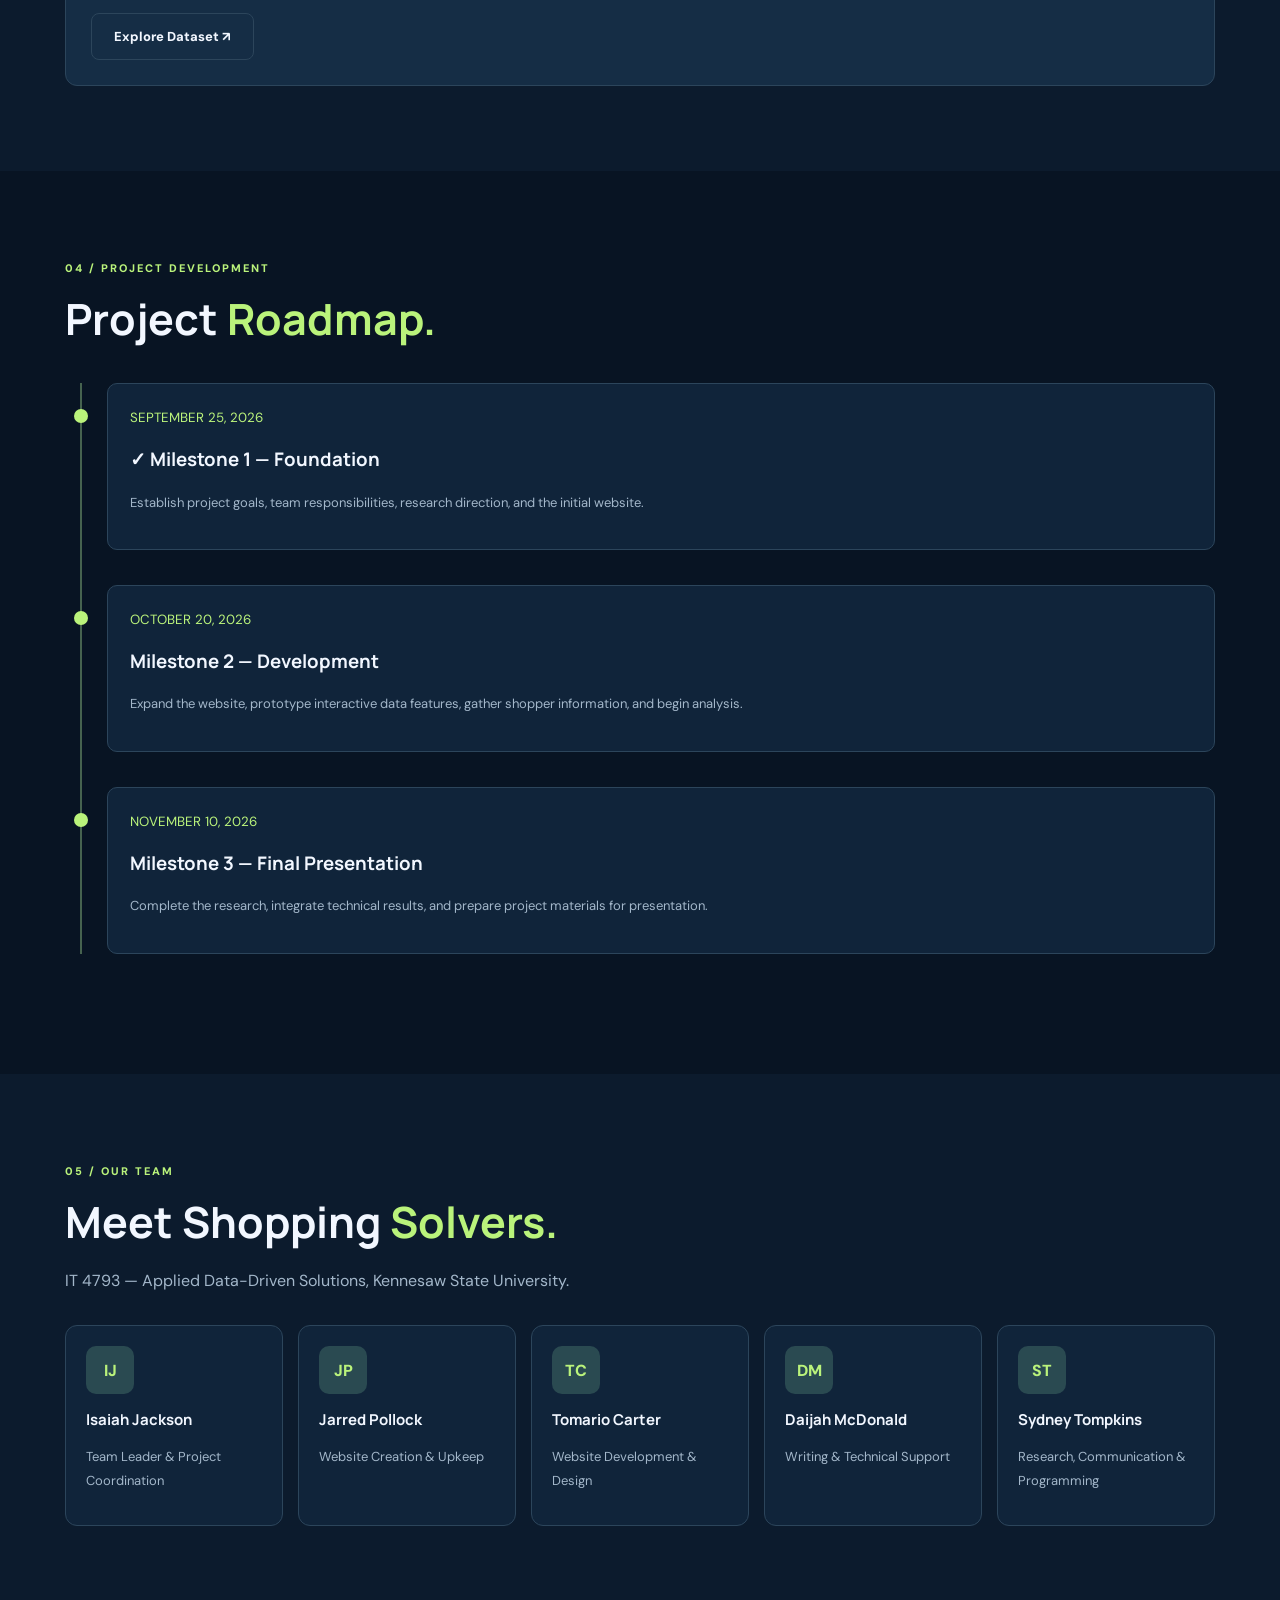
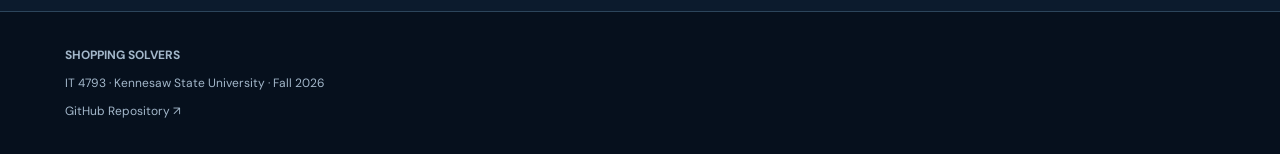
==== commit 7e082fc4: "Correct dashboard day type labels for test site" ====
--- a/index.html
+++ b/index.html
@@ -56,7 +56,7 @@
       <div class="container">
         <span class="kicker">01 / INTERACTIVE ANALYTICS</span>
         <h2>Shopper Behavior <span class="green">Dashboard.</span></h2>
-        <p class="subtitle">Explore purchasing patterns by visitor type and device.</p>
+        <p class="subtitle">Explore purchasing patterns by visitor type and day type.</p>
 
         <div class="notice">
            REAL DATA: Summary statistics are calculated from the UCI Online
@@ -72,8 +72,8 @@
             <option value="Other">Other</option>
           </select>
 
-          <label for="device">Day type</label>
-          <select id="device">
+          <label for="dayType">Day type</label>
+          <select id="dayType">
             <option value="all">All days</option>
             <option value="weekend">Weekend</option>
             <option value="weekday">Weekday</option>
@@ -249,7 +249,7 @@
     <div class="container">
       <strong>SHOPPING SOLVERS</strong>
       <p>IT 4793 · Kennesaw State University · Fall 2026</p>
-      <a href="https://github.com/OnlyMario/online_purchase_abandonment"
+      <a href="https://github.com/IJackson12/Test-repository"
          target="_blank" rel="noopener noreferrer">GitHub Repository ↗</a>
     </div>
   </footer>
--- a/style.css
+++ b/style.css
@@ -436,4 +436,18 @@
   border-radius: 6px;
   background: white;
   color: #222;
-}+}
+
+/* Collect / Analyze / Present pages */
+.hero-actions{display:flex;gap:10px;flex-wrap:wrap;margin-top:22px}
+.research-card .btn{margin-top:12px}
+.chart canvas{max-height:330px}
+.chart details{margin-top:18px;padding-top:14px;border-top:1px solid var(--line);color:var(--muted);font-size:13px}
+.chart summary{cursor:pointer;color:var(--green);font-weight:700}
+.source{margin-top:24px}
+.source .tablebox{margin-top:16px}
+.source table{min-width:0}
+.source td,.source th{line-height:1.6}
+.mermaid{background:#10243a;border:1px solid var(--line);border-radius:10px;padding:18px;overflow:auto;text-align:center}
+.site-header nav a{font-size:13px}
+@media(max-width:850px){.source table{min-width:620px}}
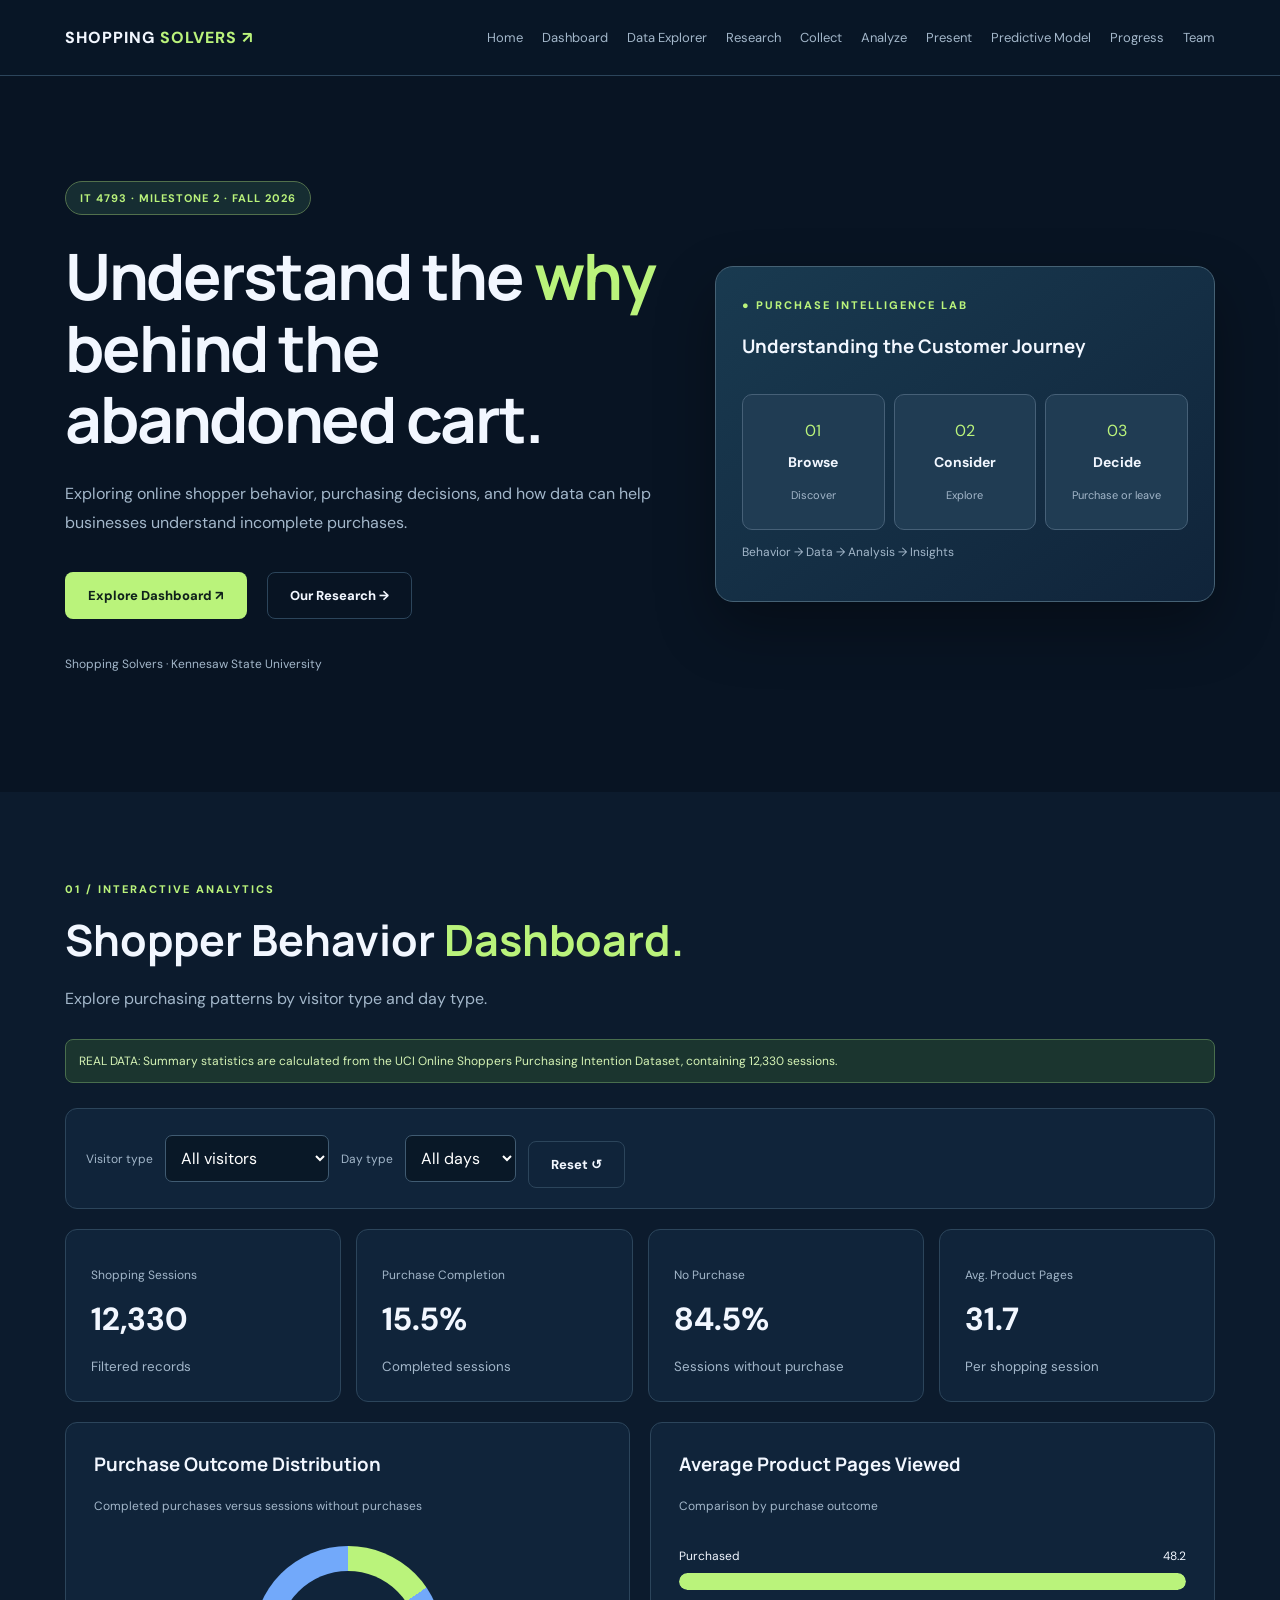
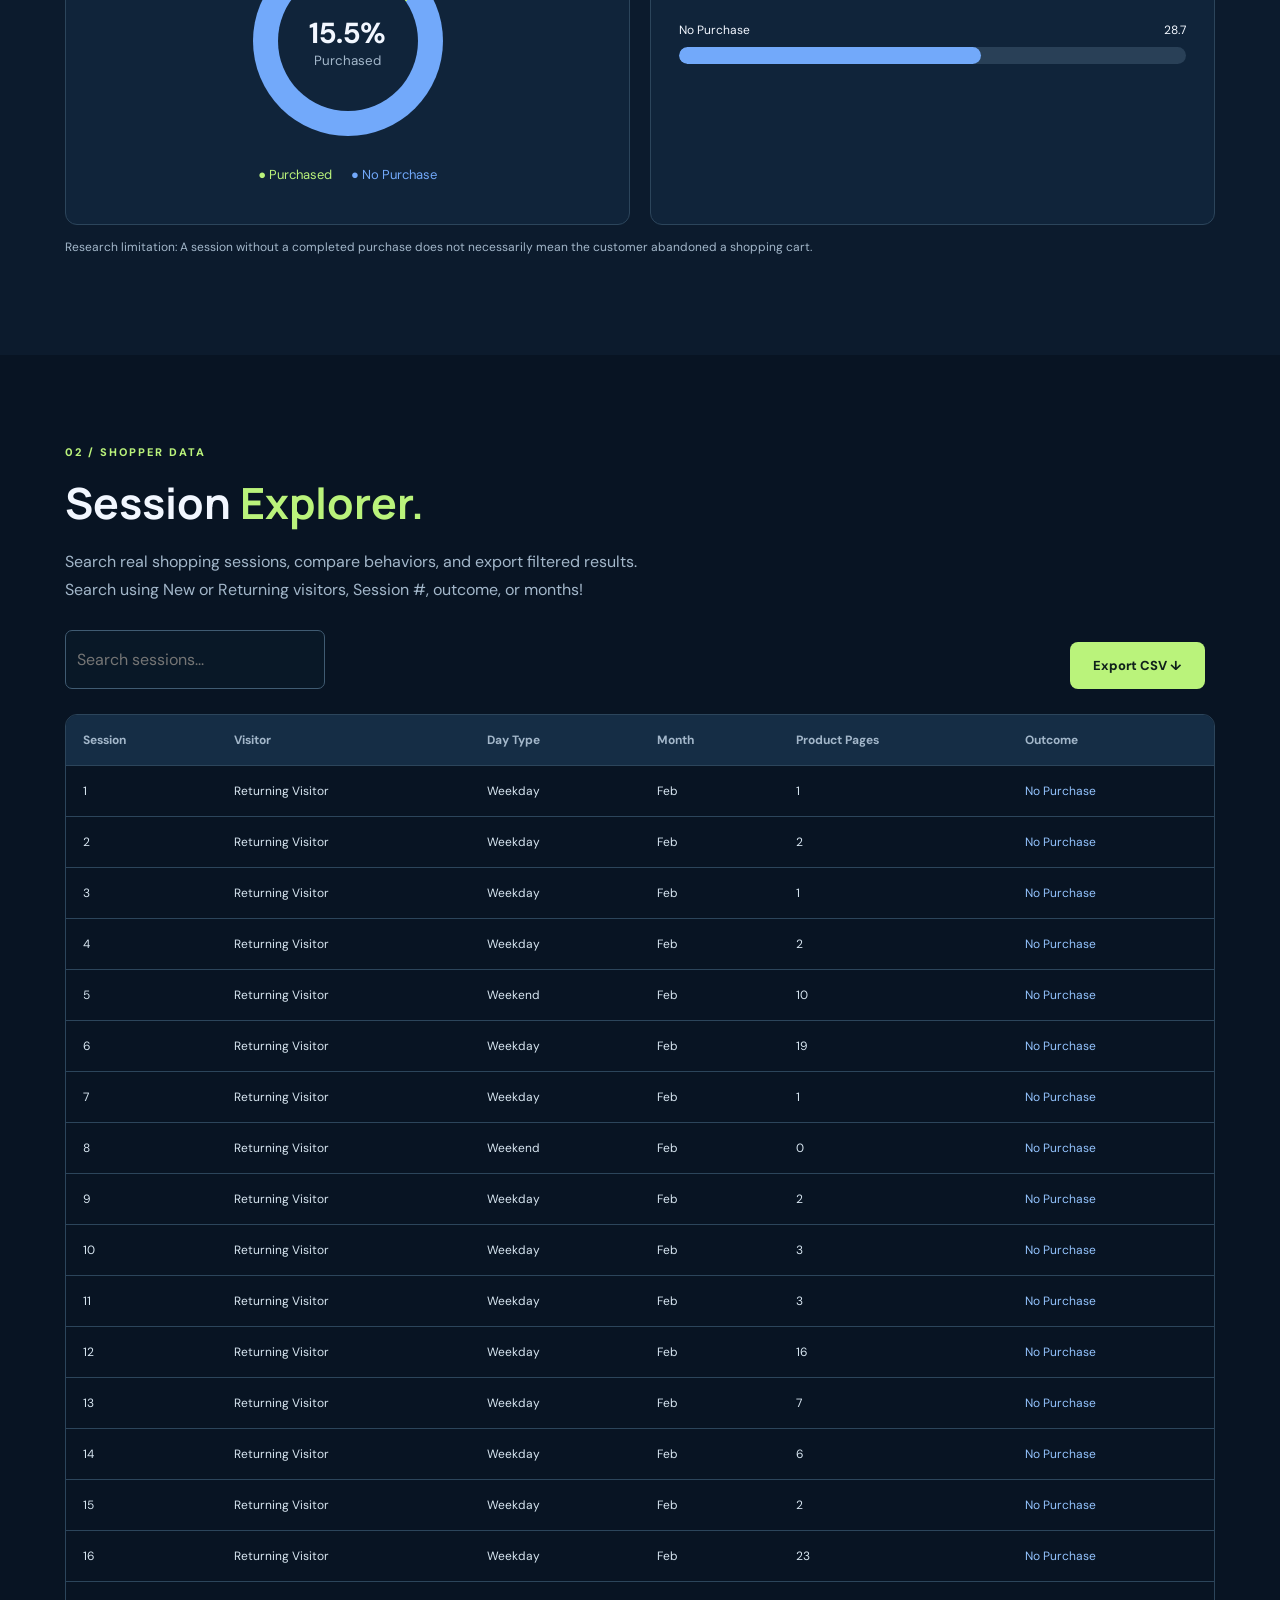
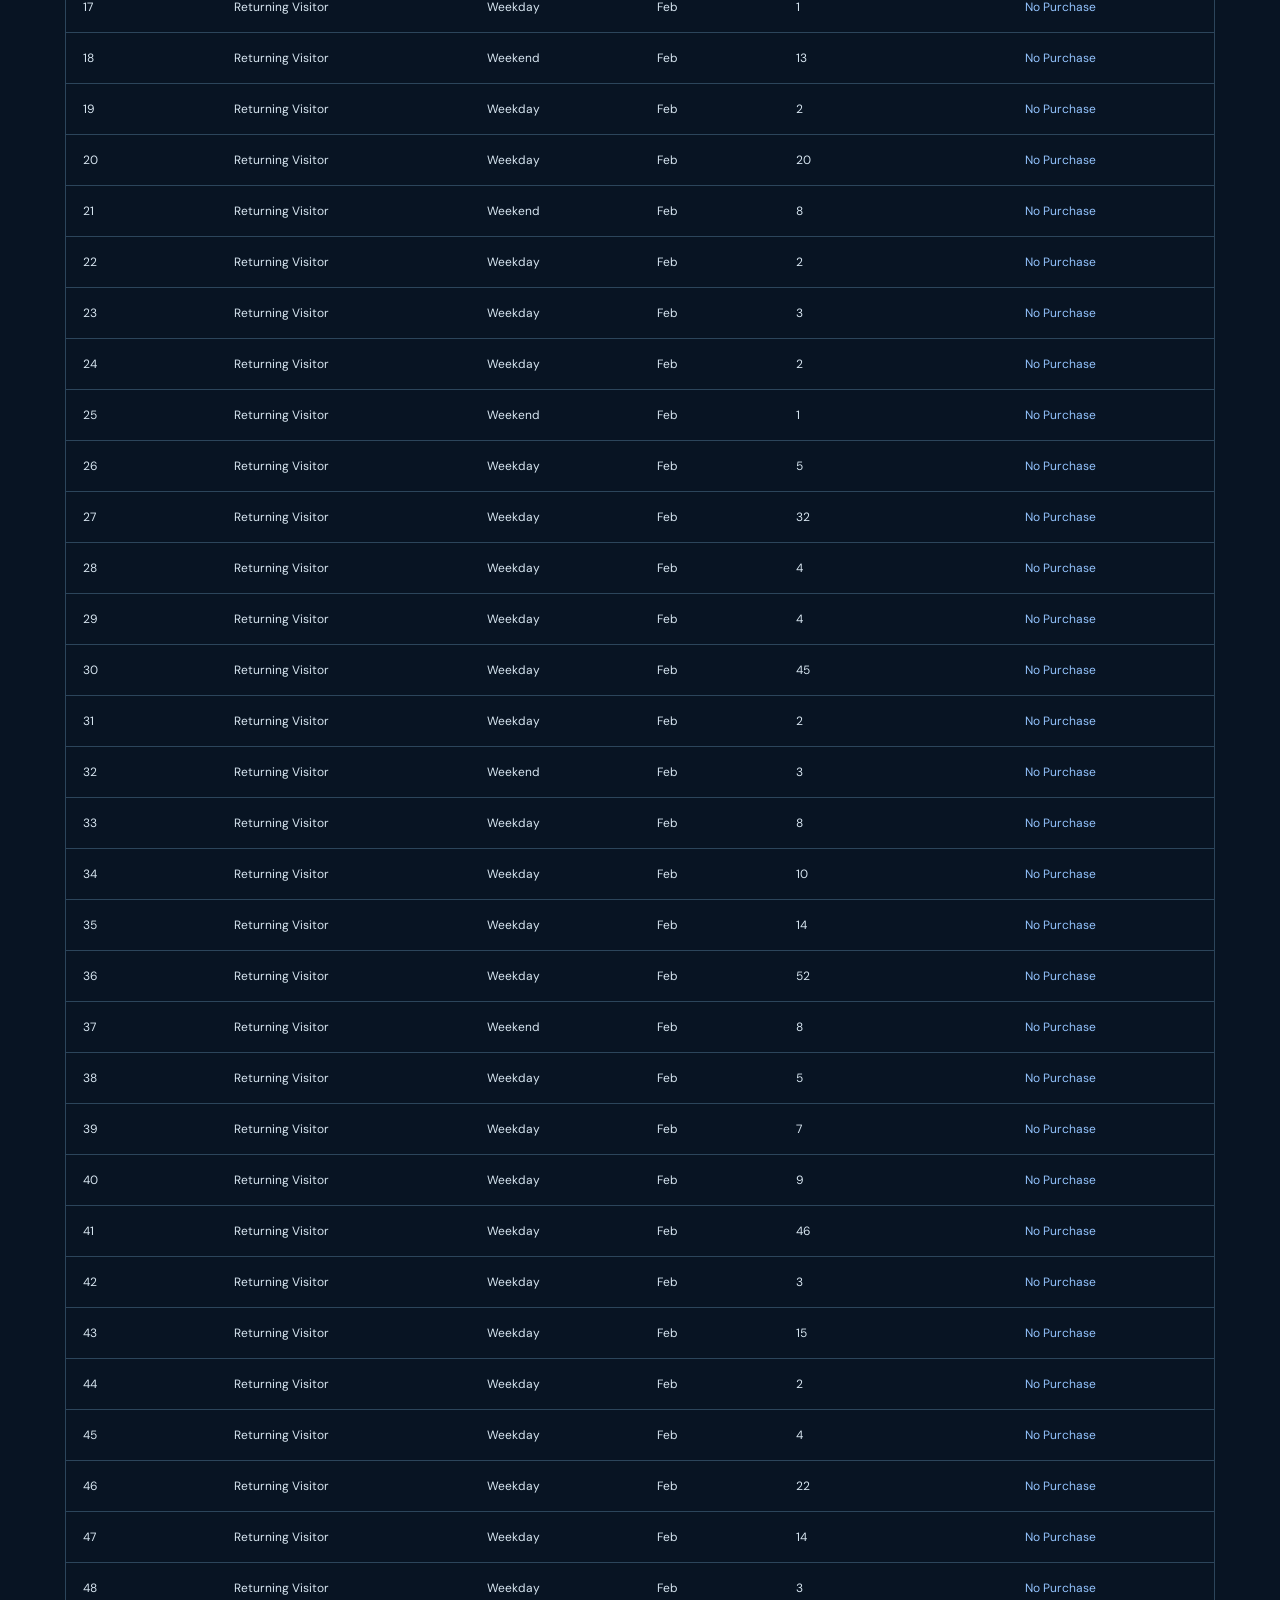
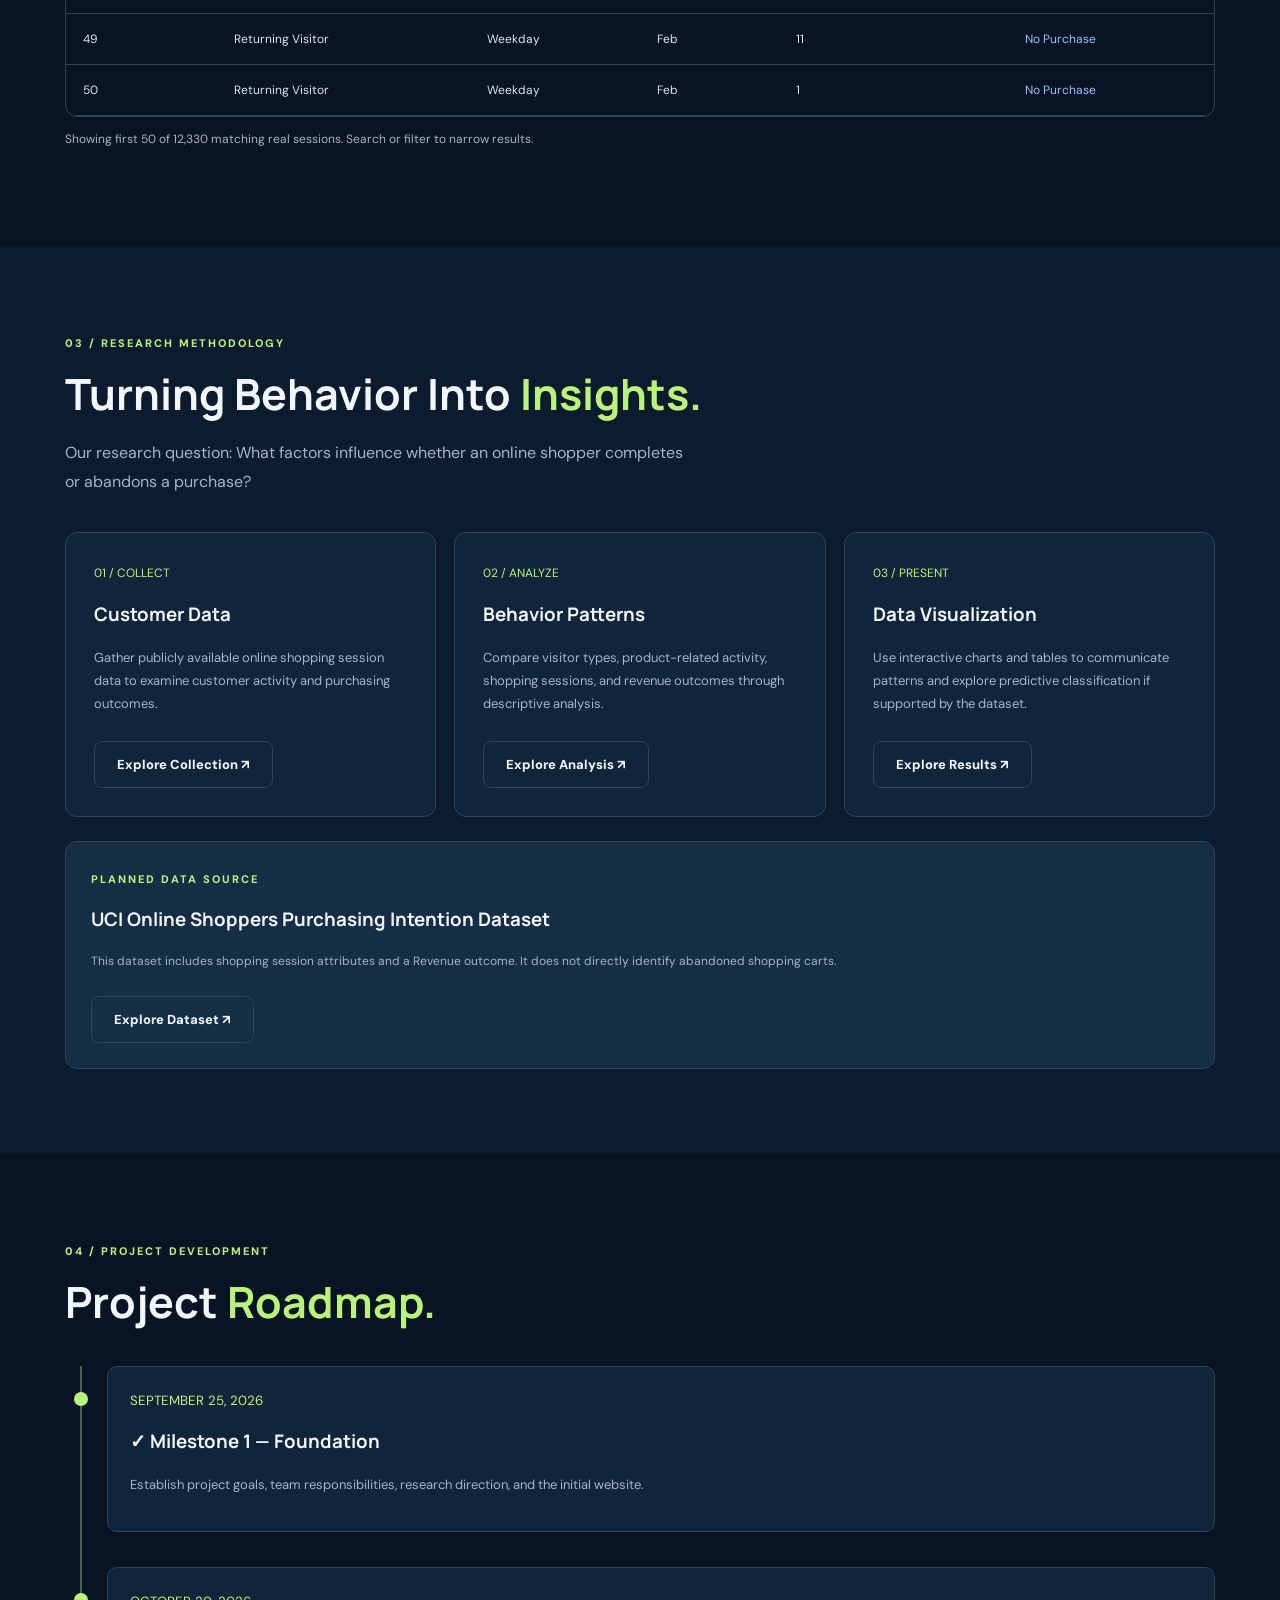
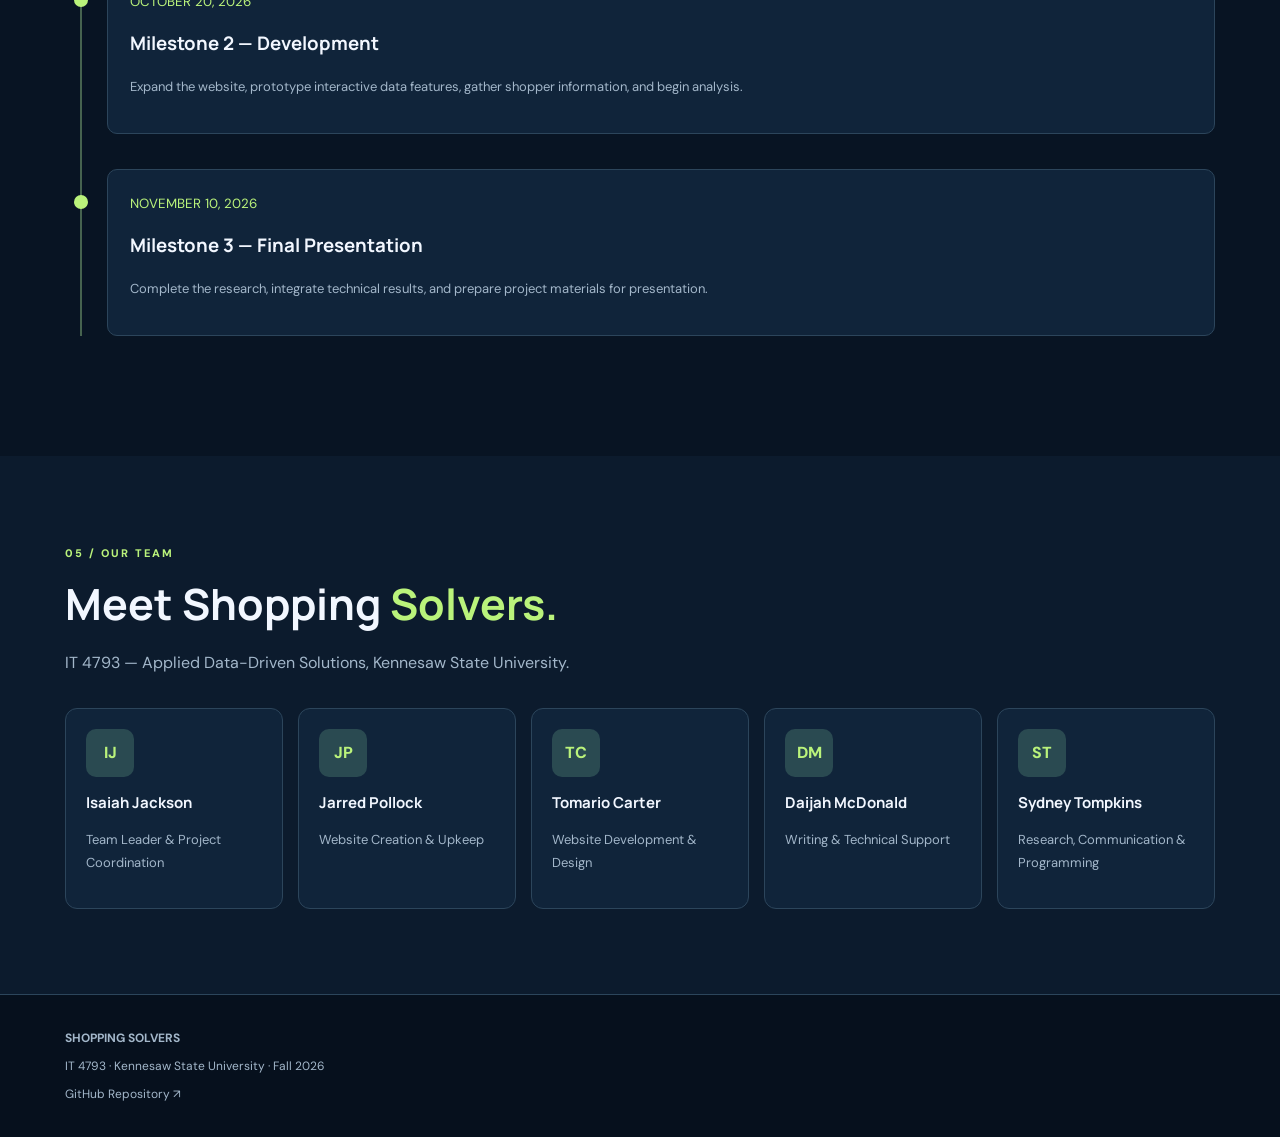
==== commit a2588f3a: "Add predictive model navigation" ====
--- a/index.html
+++ b/index.html
@@ -17,7 +17,7 @@
         <a href="#home">Home</a>
         <a href="#dashboard">Dashboard</a>
         <a href="#explorer">Data Explorer</a>
-        <a href="#research">Research</a><a href="collect.html">Collect</a><a href="analyze.html">Analyze</a><a href="present.html">Present</a>
+        <a href="#research">Research</a><a href="collect.html">Collect</a><a href="analyze.html">Analyze</a><a href="present.html">Present</a><a href="predictive.html">Predictive Model</a>
         <a href="#progress">Progress</a>
         <a href="#team">Team</a>
       </nav>
--- a/style.css
+++ b/style.css
@@ -451,3 +451,32 @@
 .mermaid{background:#10243a;border:1px solid var(--line);border-radius:10px;padding:18px;overflow:auto;text-align:center}
 .site-header nav a{font-size:13px}
 @media(max-width:850px){.source table{min-width:620px}}
+
+
+/* Predictive model page */
+.model-intro { max-width: 850px; }
+.model-grid { display:grid; grid-template-columns:repeat(4,1fr); gap:14px; margin:22px 0; }
+.metric-card { background:var(--panel); border:1px solid var(--line); border-radius:12px; padding:20px; }
+.metric-card span { display:block; color:var(--muted); font-size:12px; }
+.metric-card strong { display:block; font-size:28px; margin:10px 0 5px; }
+.model-panel { background:var(--panel); border:1px solid var(--line); border-radius:12px; padding:24px; margin:20px 0; }
+.model-panel h2,.model-panel h3 { margin-top:0; }
+.model-two { display:grid; grid-template-columns:1fr 1fr; gap:18px; }
+.model-bars { display:grid; gap:12px; margin-top:18px; }
+.model-bar-row { display:grid; grid-template-columns:minmax(130px, 1fr) 3fr 55px; gap:12px; align-items:center; font-size:12px; }
+.model-track { height:12px; background:#294057; border-radius:20px; overflow:hidden; }
+.model-fill { height:100%; background:var(--green); border-radius:20px; }
+.model-fill.blue { background:var(--blue); }
+.confusion { width:100%; border-collapse:collapse; margin-top:12px; min-width:0; }
+.confusion th,.confusion td { text-align:center; padding:12px; border:1px solid var(--line); }
+.confusion th { background:var(--panel2); }
+.tree-output { display:grid; gap:8px; font-family:ui-monospace, SFMono-Regular, Consolas, monospace; font-size:12px; }
+.tree-node { padding:10px 12px; border-left:3px solid var(--green); background:#0b1a2a; border-radius:5px; line-height:1.6; overflow-wrap:anywhere; }
+.tree-node.leaf { border-left-color:var(--blue); }
+.model-warning { background:#382d1b; border:1px solid #80663b; color:#f7dfae; padding:14px; border-radius:8px; font-size:13px; line-height:1.7; margin:16px 0; }
+.model-good { background:#1b352f; border:1px solid #496e4d; color:#d5f3b5; padding:14px; border-radius:8px; font-size:13px; line-height:1.7; margin:16px 0; }
+.model-small { color:var(--muted); font-size:12px; line-height:1.7; }
+.model-status { margin:18px 0; }
+.model-button { border:0; }
+@media(max-width:850px){.model-grid{grid-template-columns:repeat(2,1fr)}.model-two{grid-template-columns:1fr}}
+@media(max-width:560px){.model-grid{grid-template-columns:1fr 1fr}.model-bar-row{grid-template-columns:100px 1fr 45px;gap:7px}.metric-card strong{font-size:22px}}
